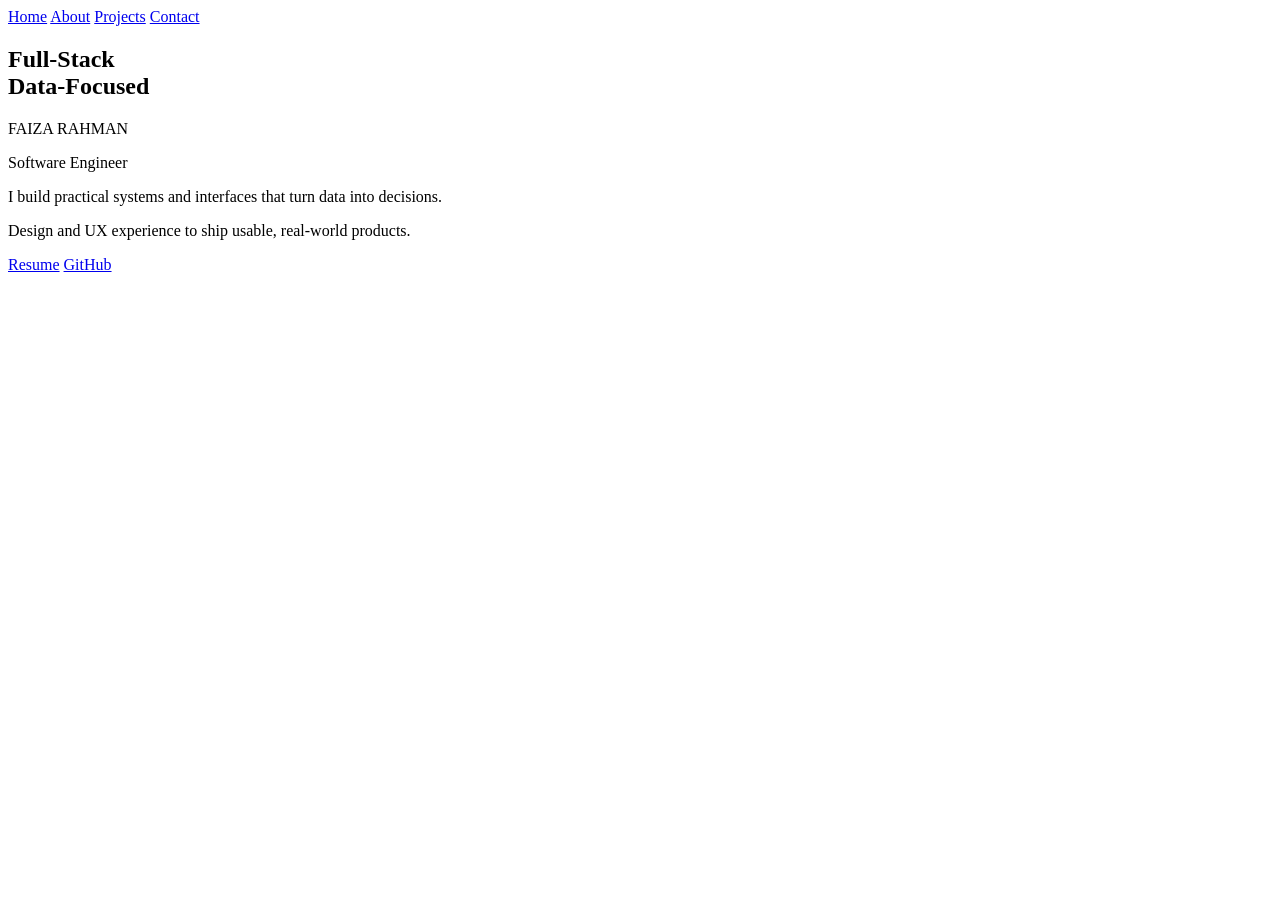
==== home.html @ 919a063d "made basic homepage template" ====
<!DOCTYPE html>
<html lang="en">

<head>
    <meta charset="UTF-8">
    <meta name="viewport" content="width=device-width, initial-scale=1.0">
    <title>Home</title>
    <link rel="stylesheet" href="style.css">

</head>

<body>
    <header>
        <nav>
            <a href="#home">Home</a>
            <a href="#about">About</a>
            <a href="#projects">Projects</a>
            <a href="#contact">Contact</a>
        </nav>
    </header>

    <main>
        <section class="hero">


            <div class="hero-content">
                <h1>Full-Stack <br> Data-Focused<br></h1>

                <p class="name">FAIZA RAHMAN</p>
                <p class="subtitle1">Software Engineer</p>

                <p class="subtitle2">
                    I build practical systems and interfaces that turn data into decisions.
                </p>
                <p class="subtitle2">
                    Design and UX experience to ship usable, real-world products.
                </p>
                <div class="cta">
                    <a href="/resume.pdf">Resume</a>
                    <a href="https://github.com/frahma1">GitHub</a>
                </div>
            </div>
        </section>

    </main>

</body>

</html>
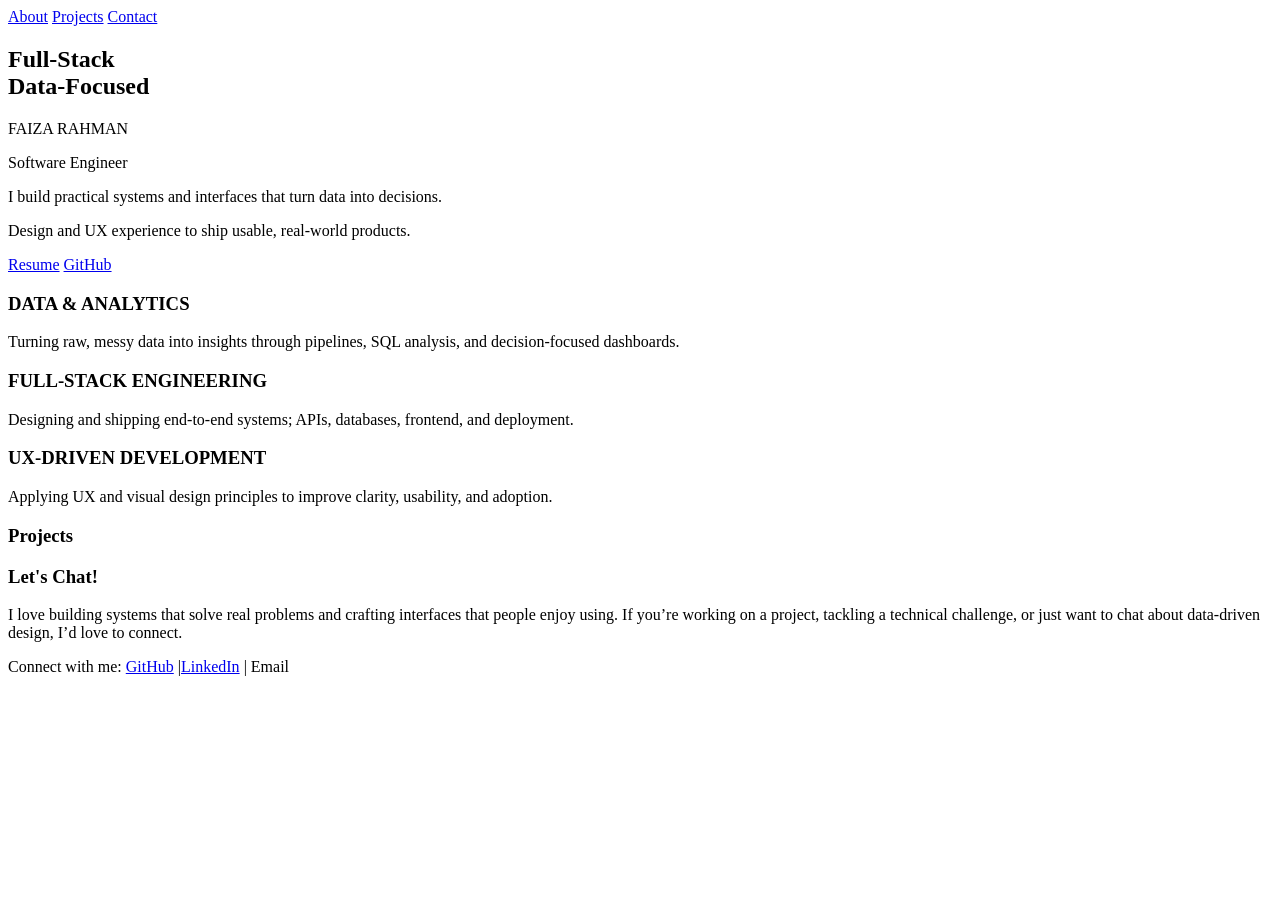
==== commit 215d8538: "added projects section and about section" ====
--- a/home.html
+++ b/home.html
@@ -12,7 +12,6 @@
 <body>
     <header>
         <nav>
-            <a href="#home">Home</a>
             <a href="#about">About</a>
             <a href="#projects">Projects</a>
             <a href="#contact">Contact</a>
@@ -20,7 +19,7 @@
     </header>
 
     <main>
-        <section class="hero">
+        <section class="hero" >
 
 
             <div class="hero-content">
@@ -36,10 +35,44 @@
                     Design and UX experience to ship usable, real-world products.
                 </p>
                 <div class="cta">
-                    <a href="/resume.pdf">Resume</a>
-                    <a href="https://github.com/frahma1">GitHub</a>
+                    <a href="resume.pdf" target="_blank">Resume</a>
+                    <a href="https://github.com/frahma1" target="_blank">GitHub</a>
                 </div>
             </div>
+        </section>
+        <section class="about" id="about">
+
+            <div>
+                <h3>DATA & ANALYTICS</h3>
+                <p>
+                    Turning raw, messy data into insights
+                    through pipelines, SQL analysis,
+                    and decision-focused dashboards.</p>
+            </div>
+            <h3>FULL-STACK ENGINEERING</h3>
+            <p>
+                Designing and shipping end-to-end systems;
+                APIs, databases, frontend,
+                and deployment.</p>
+            </div>
+            <h3>UX-DRIVEN DEVELOPMENT
+            </h3>
+            <p>
+                Applying UX and visual design principles
+                to improve clarity, usability,
+                and adoption.</p>
+            </div>
+
+        </section>
+        <section id="projects">
+            <h3>Projects</h3>
+        </section>
+        <section id="contact">
+            <h3>Let's Chat!</h3>
+            <p>I love building systems that solve real problems and crafting interfaces that people enjoy using. If you’re working on a project, tackling a technical challenge, or just want to chat about data-driven design, I’d love to connect.</p>
+        <p>Connect with me:
+<a href="https://github.com/frahma1" target="_blank">GitHub</a> |<a href="https://www.linkedin.com/in/faiza-rahman/" target="_blank">LinkedIn</a>  | Email</p>
+<!-- C!!!copry email function -->
         </section>
 
     </main>
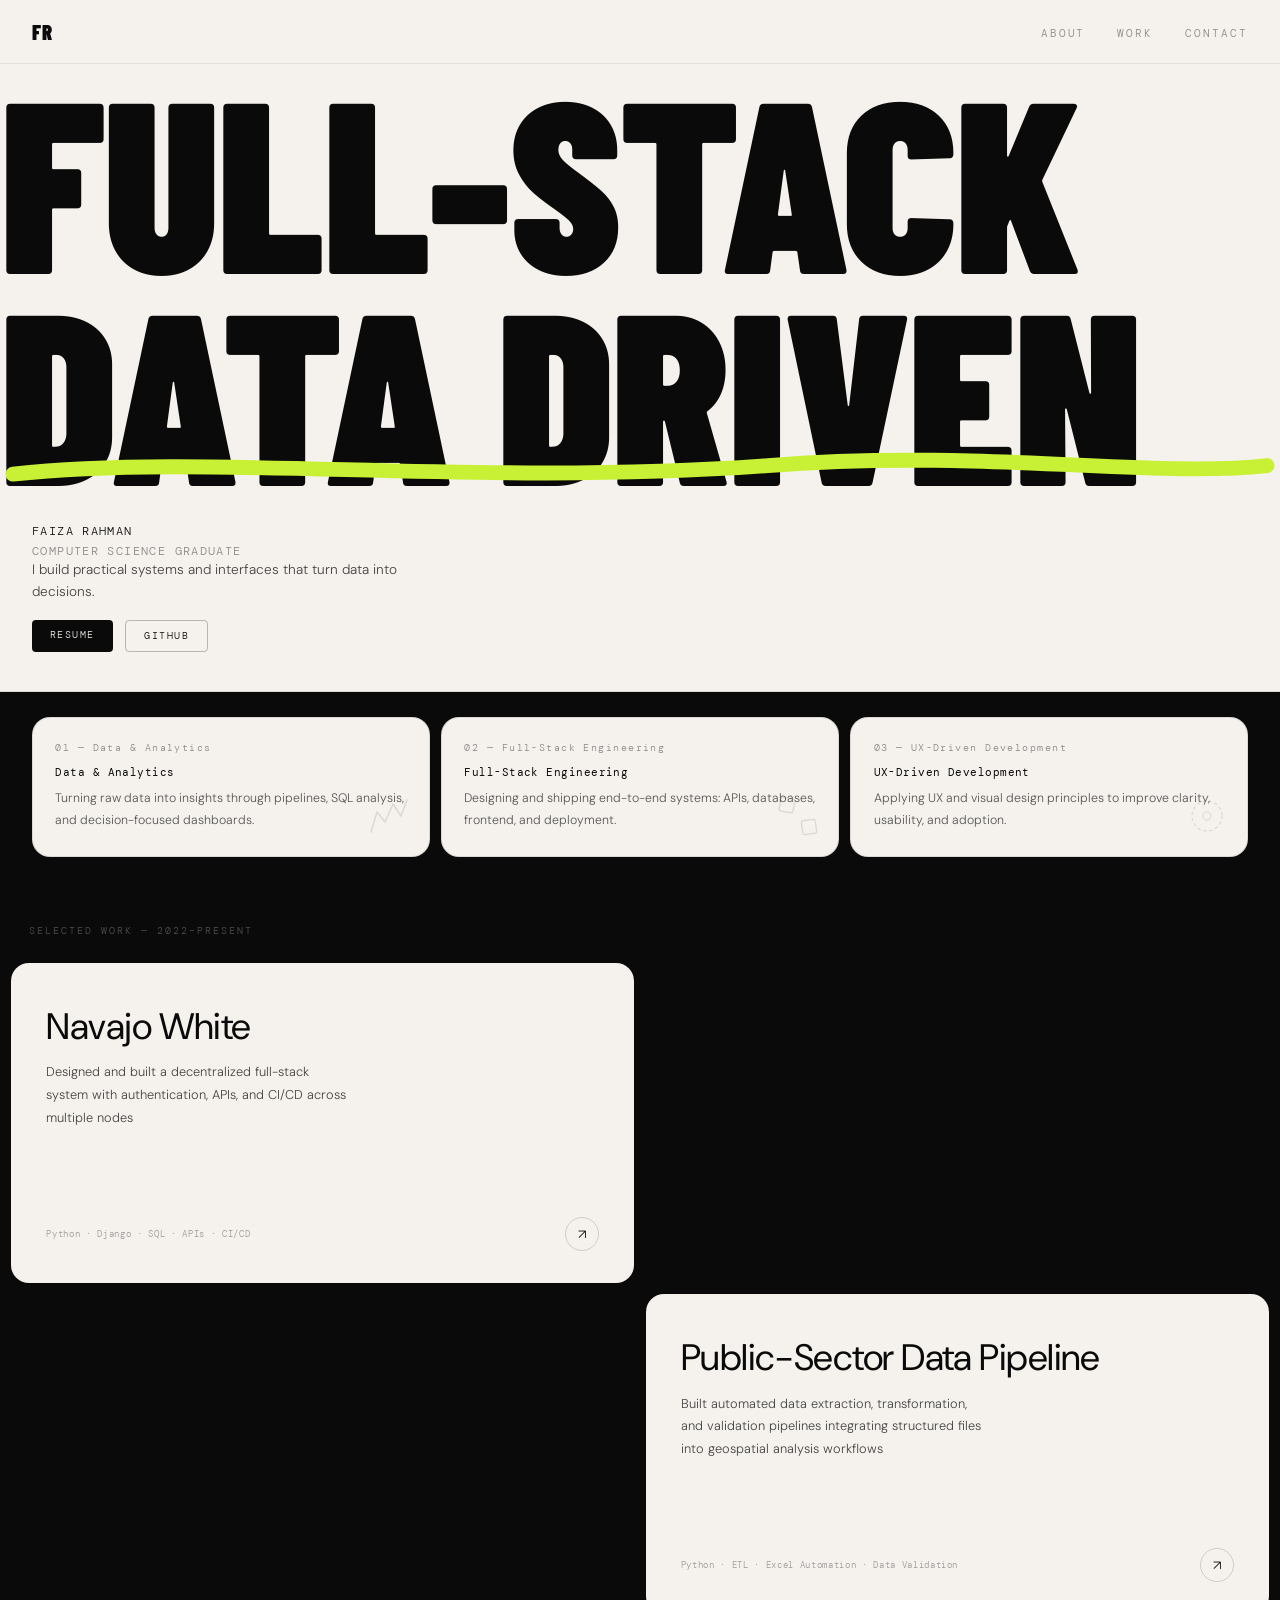
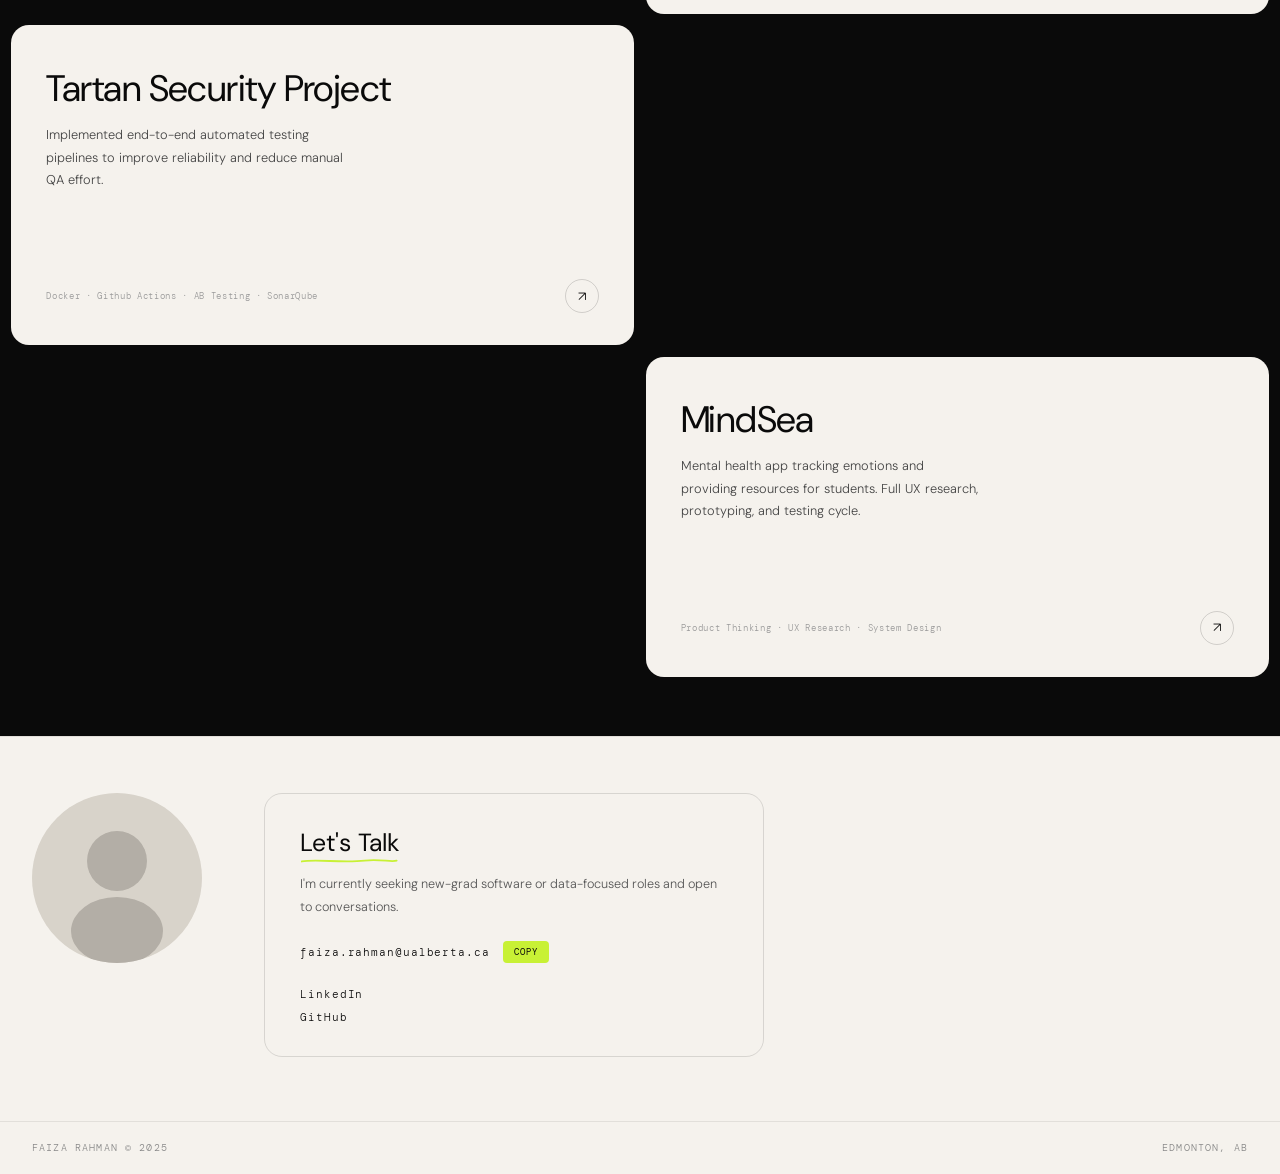
==== commit ebe29f0e: "Updated css and html" ====
--- a/home.html
+++ b/home.html
@@ -1,81 +1,221 @@
 <!DOCTYPE html>
 <html lang="en">
-
+<!-- TODO
+ - fix hero font
+ - make fonts mor proportional
+ - figure out if skills section should be a filter or non interactive
+ - make selcted works more legeible 
+ - increase legiblity overal
+ - fix links
+ - clean up css
+ - fix SVGs  -->
 <head>
     <meta charset="UTF-8">
     <meta name="viewport" content="width=device-width, initial-scale=1.0">
-    <title>Home</title>
+    <title>Faiza Rahman</title>
+    <link rel="preconnect" href="https://fonts.googleapis.com">
+    <link rel="preconnect" href="https://fonts.gstatic.com" crossorigin>
+    <link
+        href="https://fonts.googleapis.com/css2?family=Barlow+Condensed:wght@800;900&family=DM+Sans:ital,wght@0,300;0,400;0,500;1,300&family=DM+Mono:wght@300;400&display=swap"
+        rel="stylesheet">
     <link rel="stylesheet" href="style.css">
 
+
 </head>
 
 <body>
-    <header>
-        <nav>
-            <a href="#about">About</a>
-            <a href="#projects">Projects</a>
-            <a href="#contact">Contact</a>
-        </nav>
-    </header>
-
-    <main>
-        <section class="hero" >
-
-
-            <div class="hero-content">
-                <h1>Full-Stack <br> Data-Focused<br></h1>
-
-                <p class="name">FAIZA RAHMAN</p>
-                <p class="subtitle1">Software Engineer</p>
-
-                <p class="subtitle2">
-                    I build practical systems and interfaces that turn data into decisions.
-                </p>
-                <p class="subtitle2">
-                    Design and UX experience to ship usable, real-world products.
-                </p>
-                <div class="cta">
-                    <a href="resume.pdf" target="_blank">Resume</a>
-                    <a href="https://github.com/frahma1" target="_blank">GitHub</a>
+
+    <nav>
+        <a class="nav-logo" href="#">FR</a>
+        <ul class="nav-links">
+            <li><a href="#top">About</a></li>
+            <li><a href="#projects">Work</a></li>
+            <li><a href="#contact">Contact</a></li>
+        </ul>
+    </nav>
+
+    <!-- HERO -->
+    <section class="hero" id="top">
+        <div class="hero-type" aria-label="Full Stack Data Driven">
+            <div class="word"><span>Full-Stack</span></div>
+            <div class="word"><span>
+                    <span class="underlined">Data Driven
+                        <svg viewBox="0 0 300 12" fill="none" aria-hidden="true">
+                            <path d="M3 8 C50 3, 110 11, 180 6 C230 2, 270 9, 297 6" stroke="#C8F135" stroke-width="3.5"
+                                stroke-linecap="round" stroke-dasharray="320" stroke-dashoffset="320">
+                                <animate attributeName="stroke-dashoffset" from="320" to="0" dur="0.9s" begin="0.55s"
+                                    fill="freeze" />
+                            </path>
+                        </svg>
+                    </span>
+                </span></div>
+        </div>
+
+        <div class="hero-meta">
+            <div>
+                <div class="hero-meta-name">Faiza Rahman</div>
+                <div class="hero-meta-title">Computer Science Graduate</div>
+                <p class="hero-meta-desc">I build practical systems and interfaces that turn data into decisions.</p>
+
+                <div class="hero-cta">
+                    <a href="resume.pdf" target="/resume.pdf" class="btn-sm btn-dark">Resume</a>
+                    <a href="https://github.com/frahma1" target="_blank" class="btn-sm btn-outline">GitHub</a>
                 </div>
             </div>
-        </section>
-        <section class="about" id="about">
-
-            <div>
-                <h3>DATA & ANALYTICS</h3>
-                <p>
-                    Turning raw, messy data into insights
-                    through pipelines, SQL analysis,
-                    and decision-focused dashboards.</p>
+        </div>
+    </section>
+
+    <!-- DISCIPLINES -->
+    <section class="disciplines" id="about">
+        <div class="disc-card reveal">
+            <div class="disc-num">01 — Data &amp; Analytics</div>
+            <h3>Data &amp; Analytics</h3>
+            <p>Turning raw data into insights through pipelines, SQL analysis, and decision-focused dashboards.</p>
+            <svg class="disc-doodle" width="48" height="48" viewBox="0 0 48 48" fill="none" aria-hidden="true">
+                <path d="M6 40 L12 20 L20 30 L28 12 L36 24 L42 8" stroke="black" stroke-width="1.5"
+                    stroke-linecap="round" stroke-linejoin="round" />
+            </svg>
+        </div>
+        <div class="disc-card reveal d1">
+            <div class="disc-num">02 — Full-Stack Engineering</div>
+            <h3>Full-Stack Engineering</h3>
+            <p>Designing and shipping end-to-end systems: APIs, databases, frontend, and deployment.</p>
+            <svg class="disc-doodle" width="48" height="48" viewBox="0 0 48 48" fill="none" aria-hidden="true">
+                <rect x="6" y="6" width="14" height="14" stroke="black" stroke-width="1.3" fill="none" rx="2"
+                    transform="rotate(10 13 13)" />
+                <rect x="28" y="28" width="14" height="14" stroke="black" stroke-width="1.3" fill="none" rx="2"
+                    transform="rotate(-8 35 35)" />
+            </svg>
+        </div>
+        <div class="disc-card reveal d2">
+            <div class="disc-num">03 — UX-Driven Development</div>
+            <h3>UX-Driven Development</h3>
+            <p>Applying UX and visual design principles to improve clarity, usability, and adoption.</p>
+            <svg class="disc-doodle" width="48" height="48" viewBox="0 0 48 48" fill="none" aria-hidden="true">
+                <circle cx="24" cy="24" r="15" stroke="black" stroke-width="1.3" fill="none" stroke-dasharray="3 3" />
+                <circle cx="24" cy="24" r="4" stroke="black" stroke-width="1.1" fill="none" />
+            </svg>
+        </div>
+    </section>
+
+    <!-- PROJECTS -->
+    <section class="projects-section" id="projects">
+        <div class="projects-label">Selected Work — 2022–Present</div>
+
+        <div class="project-row">
+            <a class="project-card reveal" href="#" target="_blank">
+                <div>
+                    <h2>Navajo White</h2>
+                    <p>Designed and built a decentralized full-stack system with authentication, APIs, and CI/CD across
+                        multiple nodes</p>
+                </div>
+                <div class="project-card-bottom">
+                    <span class="project-tags-line">Python · Django · SQL · APIs · CI/CD</span>
+                    <div class="project-arrow">↗</div>
+                </div>
+            </a>
+            <div class="project-spacer"></div>
+        </div>
+
+        <div class="project-row">
+            <div class="project-spacer"></div>
+            <a class="project-card right reveal" href="#" target="_blank">
+                <div>
+                    <h2>Public-Sector Data Pipeline</h2>
+                    <p>Built automated data extraction, transformation, and validation pipelines integrating structured
+                        files into geospatial analysis workflows</p>
+                </div>
+                <div class="project-card-bottom">
+                    <span class="project-tags-line">Python · ETL · Excel Automation · Data Validation</span>
+                    <div class="project-arrow">↗</div>
+                </div>
+            </a>
+        </div>
+
+        <div class="project-row">
+            <a class="project-card reveal" href="#" target="_blank">
+                <div>
+                    <h2>Tartan Security Project</h2>
+                    <p>Implemented end-to-end automated testing pipelines to improve reliability and reduce manual QA
+                        effort.</p>
+                </div>
+                <div class="project-card-bottom">
+                    <span class="project-tags-line">Docker · Github Actions · AB Testing · SonarQube</span>
+                    <div class="project-arrow">↗</div>
+                </div>
+            </a>
+            <div class="project-spacer"></div>
+        </div>
+
+        <div class="project-row">
+            <div class="project-spacer"></div>
+            <a class="project-card right reveal" href="https://www.faiza-rahman.com/projects/mindsea" target="_blank">
+                <div>
+                    <h2>MindSea</h2>
+                    <p>Mental health app tracking emotions and providing resources for students. Full UX research,
+                        prototyping, and testing cycle.</p>
+                </div>
+                <div class="project-card-bottom">
+                    <span class="project-tags-line">Product Thinking · UX Research · System Design</span>
+                    <div class="project-arrow">↗</div>
+                </div>
+            </a>
+        </div>
+    </section>
+
+    <!-- CONTACT -->
+    <section class="contact" id="contact">
+        <!-- Replace SVG below with <img src="your-photo.jpg"> -->
+        <div class="contact-photo" aria-label="Profile photo placeholder">
+            <svg viewBox="0 0 170 170" fill="none" xmlns="http://www.w3.org/2000/svg">
+                <rect width="170" height="170" fill="#d8d3ca" />
+                <circle cx="85" cy="68" r="30" fill="#b3aea6" />
+                <ellipse cx="85" cy="138" rx="46" ry="34" fill="#b3aea6" />
+            </svg>
+        </div>
+
+        <div class="contact-card reveal">
+            <h3>
+                Let's Talk
+                <svg viewBox="0 0 110 8" fill="none" aria-hidden="true">
+                    <path d="M2 5 C18 2, 48 7, 72 4 C90 2, 102 6, 108 4" stroke="#C8F135" stroke-width="2"
+                        stroke-linecap="round" />
+                </svg>
+            </h3>
+            <p>I'm currently seeking new-grad software or data-focused roles and open to conversations.</p>
+            <div class="contact-links-list">
+                <div>
+                    <div class="email-row">
+                        <a class="contact-link" href="mailto:faiza.rahman@ualberta.ca">faiza.rahman@ualberta.ca</a>
+                        <button class="copy-btn" onclick="copyEmail()">Copy</button>
+                    </div>
+                    <div class="copy-feedback" id="copyFeedback">Copied ✓</div>
+                </div>
+                <a class="contact-link" href="https://www.linkedin.com/in/faiza-rahman/" target="_blank">LinkedIn</a>
+                <a class="contact-link" href="https://github.com/frahma1" target="_blank">GitHub</a>
             </div>
-            <h3>FULL-STACK ENGINEERING</h3>
-            <p>
-                Designing and shipping end-to-end systems;
-                APIs, databases, frontend,
-                and deployment.</p>
-            </div>
-            <h3>UX-DRIVEN DEVELOPMENT
-            </h3>
-            <p>
-                Applying UX and visual design principles
-                to improve clarity, usability,
-                and adoption.</p>
-            </div>
-
-        </section>
-        <section id="projects">
-            <h3>Projects</h3>
-        </section>
-        <section id="contact">
-            <h3>Let's Chat!</h3>
-            <p>I love building systems that solve real problems and crafting interfaces that people enjoy using. If you’re working on a project, tackling a technical challenge, or just want to chat about data-driven design, I’d love to connect.</p>
-        <p>Connect with me:
-<a href="https://github.com/frahma1" target="_blank">GitHub</a> |<a href="https://www.linkedin.com/in/faiza-rahman/" target="_blank">LinkedIn</a>  | Email</p>
-<!-- C!!!copry email function -->
-        </section>
-
-    </main>
+        </div>
+    </section>
+
+    <footer>
+        <span>Faiza Rahman © 2025</span>
+        <span>Edmonton, AB</span>
+    </footer>
+
+    <script>
+        const obs = new IntersectionObserver(entries => {
+            entries.forEach(e => { if (e.isIntersecting) e.target.classList.add('visible'); });
+        }, { threshold: 0.07 });
+        document.querySelectorAll('.reveal').forEach(el => obs.observe(el));
+
+        function copyEmail() {
+            navigator.clipboard.writeText('faiza.rahman@ualberta.ca').then(() => {
+                const fb = document.getElementById('copyFeedback');
+                fb.classList.add('show');
+                setTimeout(() => fb.classList.remove('show'), 2000);
+            });
+        }
+    </script>
 
 </body>
 
--- a/style.css
+++ b/style.css
@@ -0,0 +1,390 @@
+
+    *, *::before, *::after { box-sizing: border-box; margin: 0; padding: 0; }
+
+    :root {
+      --black: #0a0a0a;
+      --white: #f5f2ed;
+      --accent: #C8F135;
+      --mid: #888;
+      --card-radius: 18px;
+    }
+
+    html { scroll-behavior: smooth; }
+
+    body {
+      background: var(--white);
+      color: var(--black);
+      font-family: 'DM Sans', sans-serif;
+      font-weight: 300;
+      overflow-x: hidden;
+    }
+
+    /* NAV */
+    nav {
+      position: fixed;
+      top: 0; left: 0; right: 0;
+      z-index: 100;
+      display: flex;
+      justify-content: space-between;
+      align-items: center;
+      padding: 1.2rem 2rem;
+      background: var(--white);
+      border-bottom: 1px solid rgba(0,0,0,0.08);
+    }
+    .nav-logo {
+      font-family: 'Barlow Condensed', sans-serif;
+      font-weight: 900;
+      font-size: 1.3rem;
+      letter-spacing: 0.06em;
+      color: var(--black);
+      text-decoration: none;
+    }
+    .nav-links { display: flex; gap: 2rem; list-style: none; }
+    .nav-links a {
+      font-family: 'DM Mono', monospace;
+      font-size: 0.68rem;
+      letter-spacing: 0.18em;
+      text-transform: uppercase;
+      color: var(--black);
+      text-decoration: none;
+      opacity: 0.45;
+      transition: opacity 0.2s;
+    }
+    .nav-links a:hover { opacity: 1; }
+
+    /* HERO */
+    .hero { padding-top: 4.5rem; background: var(--white); }
+
+    .hero-type {
+      font-family: 'Barlow Condensed', sans-serif;
+      font-weight: 900;
+      font-size: clamp(4.5rem, 19vw, 17rem);
+      line-height: 0.87;
+      letter-spacing: -0.01em;
+      text-transform: uppercase;
+      color: var(--black);
+      overflow: hidden;
+    }
+
+    .hero-type .word { display: block; overflow: hidden; }
+    .hero-type .word span {
+      display: block;
+      transform: translateY(110%);
+      animation: slideUp 0.75s cubic-bezier(0.16, 1, 0.3, 1) forwards;
+    }
+    .hero-type .word:nth-child(1) span { animation-delay: 0.05s; }
+    .hero-type .word:nth-child(2) span { animation-delay: 0.18s; }
+    .hero-type .word:nth-child(3) span { animation-delay: 0.31s; }
+    .hero-type .word:nth-child(4) span { animation-delay: 0.44s; }
+
+    @keyframes slideUp { to { transform: translateY(0); } }
+
+    .hero-type .underlined {
+      position: relative;
+      display: inline-block;
+    }
+    .hero-type .underlined svg {
+      position: absolute;
+      bottom: 4px;
+      left: 0;
+      width: 100%;
+      pointer-events: none;
+    }
+
+    .hero-meta {
+      padding: 1.8rem 2rem 2.4rem;
+      display: flex;
+      gap: 2.5rem;
+      align-items: flex-start;
+      border-bottom: 1px solid rgba(0,0,0,0.1);
+      flex-wrap: wrap;
+    }
+    .hero-meta-name {
+      font-family: 'DM Mono', monospace;
+      font-size: 0.72rem;
+      letter-spacing: 0.12em;
+      text-transform: uppercase;
+      opacity: 0;
+      animation: fadeIn 0.5s ease forwards 0.85s;
+    }
+    .hero-meta-title {
+      font-family: 'DM Mono', monospace;
+      font-size: 0.72rem;
+      letter-spacing: 0.12em;
+      text-transform: uppercase;
+      color: var(--mid);
+      margin-top: 0.3rem;
+      opacity: 0;
+      animation: fadeIn 0.5s ease forwards 0.95s;
+    }
+    .hero-meta-desc {
+      font-size: 0.85rem;
+      line-height: 1.65;
+      color: #444;
+      max-width: 380px;
+      margin-left: auto;
+      opacity: 0;
+      animation: fadeIn 0.5s ease forwards 1.05s;
+    }
+    .hero-cta {
+      display: flex;
+      gap: 0.8rem;
+      margin-top: 1rem;
+      opacity: 0;
+      animation: fadeIn 0.5s ease forwards 1.15s;
+    }
+    .btn-sm {
+      font-family: 'DM Mono', monospace;
+      font-size: 0.65rem;
+      letter-spacing: 0.15em;
+      text-transform: uppercase;
+      text-decoration: none;
+      padding: 0.55rem 1.1rem;
+      border-radius: 4px;
+      transition: all 0.2s;
+    }
+    .btn-dark { background: var(--black); color: var(--white); }
+    .btn-dark:hover { background: #333; }
+    .btn-outline { border: 1px solid rgba(0,0,0,0.25); color: var(--black); }
+    .btn-outline:hover { border-color: var(--black); }
+
+    @keyframes fadeIn { to { opacity: 1; } }
+
+    /* DISCIPLINES */
+    .disciplines {
+      display: grid;
+      grid-template-columns: repeat(3, 1fr);
+      gap: 0.7rem;
+      padding: 1.6rem 2rem 2rem;
+      background: var(--black)
+    }
+    .disc-card {
+      border: 1px solid rgba(0,0,0,0.11);
+      border-radius: var(--card-radius);
+      padding: 1.4rem 1.4rem 1.6rem;
+      transition: border-color 0.25s, background 0.25s;
+      position: relative;
+      overflow: hidden;
+      background: var(--white);
+    }
+    .disc-card:hover { border-color: rgba(0,0,0,0.3); background: #ede9e1; }
+    .disc-num {
+      font-family: 'DM Mono', monospace;
+      font-size: 0.6rem;
+      letter-spacing: 0.15em;
+      color: var(--mid);
+      margin-bottom: 0.7rem;
+    }
+    .disc-card h3 {
+      font-family: 'DM Mono', monospace;
+      font-size: 0.7rem;
+      font-weight: 400;
+      letter-spacing: 0.04em;
+      margin-bottom: 0.6rem;
+    }
+    .disc-card p { font-size: 0.77rem; line-height: 1.72; color: #555; }
+    .disc-doodle { position: absolute; bottom: 1rem; right: 1rem; opacity: 0.1; }
+
+    /* PROJECTS */
+    .projects-section { background: var(--black); padding: 2.2rem 0 3rem; }
+    .projects-label {
+      font-family: 'DM Mono', monospace;
+      font-size: 0.63rem;
+      letter-spacing: 0.2em;
+      text-transform: uppercase;
+      color: rgba(255,255,255,0.28);
+      padding: 0 1.8rem 1.6rem;
+    }
+
+    .project-row {
+      display: grid;
+      grid-template-columns: 1fr 1fr;
+      min-height: 320px;
+      margin-bottom: 0.7rem;
+      gap: 0.7rem;
+      padding: 0 0.7rem;
+    }
+
+    .project-card {
+      background: var(--white);
+      border-radius: var(--card-radius);
+      padding: 2.6rem 2.2rem 2rem;
+      display: flex;
+      flex-direction: column;
+      justify-content: space-between;
+      text-decoration: none;
+      color: var(--black);
+      transition: transform 0.28s ease, background 0.2s ease;
+      position: relative;
+    }
+    .project-card:hover { transform: scale(0.982); background: #ede9e1; }
+    .project-card.right { grid-column: 2; }
+
+    .project-card h2 {
+      font-family: 'DM Sans', sans-serif;
+      font-weight: 400;
+      font-size: clamp(1.5rem, 3.2vw, 2.3rem);
+      line-height: 1.15;
+      margin-bottom: 0.9rem;
+      letter-spacing: -0.015em;
+    }
+    .project-card p {
+      font-size: 0.8rem;
+      line-height: 1.78;
+      color: #444;
+      max-width: 300px;
+    }
+    .project-card-bottom {
+      margin-top: 2rem;
+      display: flex;
+      justify-content: space-between;
+      align-items: center;
+    }
+    .project-tags-line {
+      font-family: 'DM Mono', monospace;
+      font-size: 0.59rem;
+      letter-spacing: 0.07em;
+      color: #999;
+    }
+    .project-arrow {
+      width: 34px; height: 34px;
+      border-radius: 50%;
+      border: 1px solid rgba(0,0,0,0.15);
+      display: flex;
+      align-items: center;
+      justify-content: center;
+      font-size: 0.85rem;
+      flex-shrink: 0;
+      transition: background 0.2s, border-color 0.2s;
+    }
+    .project-card:hover .project-arrow { background: var(--accent); border-color: var(--accent); }
+    .project-spacer { border-radius: var(--card-radius); }
+
+    /* CONTACT */
+    .contact {
+      background: var(--white);
+      padding: 3.5rem 2rem 4rem;
+      display: grid;
+      grid-template-columns: 200px 1fr;
+      gap: 2rem;
+      align-items: start;
+      border-top: 1px solid rgba(0,0,0,0.08);
+    }
+    .contact-photo {
+      width: 170px; height: 170px;
+      border-radius: 50%;
+      overflow: hidden;
+    }
+    .contact-photo svg { width: 100%; height: 100%; }
+
+    .contact-card {
+      border: 1px solid rgba(0,0,0,0.12);
+      border-radius: var(--card-radius);
+      padding: 2rem 2.2rem;
+      max-width: 500px;
+    }
+    .contact-card h3 {
+      font-family: 'DM Sans', sans-serif;
+      font-weight: 400;
+      font-size: 1.55rem;
+      letter-spacing: -0.01em;
+      margin-bottom: 0.9rem;
+      position: relative;
+      display: inline-block;
+    }
+    .contact-card h3 svg {
+      position: absolute;
+      bottom: -5px;
+      left: 0;
+      width: 100%;
+    }
+    .contact-card > p {
+      font-size: 0.79rem;
+      line-height: 1.8;
+      color: #555;
+      margin-bottom: 1.4rem;
+    }
+    .contact-links-list { display: flex; flex-direction: column; gap: 0.55rem; }
+    .contact-link {
+      font-family: 'DM Mono', monospace;
+      font-size: 0.7rem;
+      letter-spacing: 0.08em;
+      color: var(--black);
+      text-decoration: none;
+      width: fit-content;
+      position: relative;
+    }
+    .contact-link::after {
+      content: '';
+      position: absolute;
+      bottom: -1px; left: 0;
+      width: 0; height: 1px;
+      background: var(--accent);
+      transition: width 0.25s ease;
+    }
+    .contact-link:hover::after { width: 100%; }
+
+    .email-row { display: flex; align-items: center; gap: 0.8rem; }
+    .copy-btn {
+      font-family: 'DM Mono', monospace;
+      font-size: 0.58rem;
+      letter-spacing: 0.12em;
+      text-transform: uppercase;
+      background: var(--accent);
+      color: var(--black);
+      border: none;
+      padding: 0.3rem 0.7rem;
+      border-radius: 4px;
+      cursor: pointer;
+      transition: background 0.2s;
+    }
+    .copy-btn:hover { background: #b0d820; }
+    .copy-feedback {
+      font-family: 'DM Mono', monospace;
+      font-size: 0.58rem;
+      color: var(--mid);
+      opacity: 0;
+      transition: opacity 0.3s;
+      margin-top: 0.25rem;
+    }
+    .copy-feedback.show { opacity: 1; }
+
+    /* FOOTER */
+    footer {
+      border-top: 1px solid rgba(0,0,0,0.08);
+      padding: 1.2rem 2rem;
+      display: flex;
+      justify-content: space-between;
+    }
+    footer span {
+      font-family: 'DM Mono', monospace;
+      font-size: 0.6rem;
+      letter-spacing: 0.12em;
+      text-transform: uppercase;
+      color: var(--mid);
+    }
+
+    /* SCROLL REVEAL */
+    .reveal {
+      opacity: 0;
+      transform: translateY(18px);
+      transition: opacity 0.6s ease, transform 0.6s ease;
+    }
+    .reveal.visible { opacity: 1; transform: none; }
+    .d1 { transition-delay: 0.07s; }
+    .d2 { transition-delay: 0.16s; }
+
+    /* MOBILE */
+    @media (max-width: 680px) {
+      .hero-type { font-size: clamp(3.6rem, 23vw, 8rem); }
+      .hero-meta { flex-direction: column; gap: 1rem; }
+      .hero-meta-desc { margin-left: 0; }
+      .disciplines { grid-template-columns: 1fr; }
+      .project-row { grid-template-columns: 1fr; min-height: auto; }
+      .project-card.right { grid-column: 1; }
+      .project-spacer { display: none; }
+      .contact { grid-template-columns: 1fr; }
+      .contact-photo { margin: 0 auto; }
+      nav { padding: 1rem 1.4rem; }
+      .nav-links { gap: 1.2rem; }
+    }
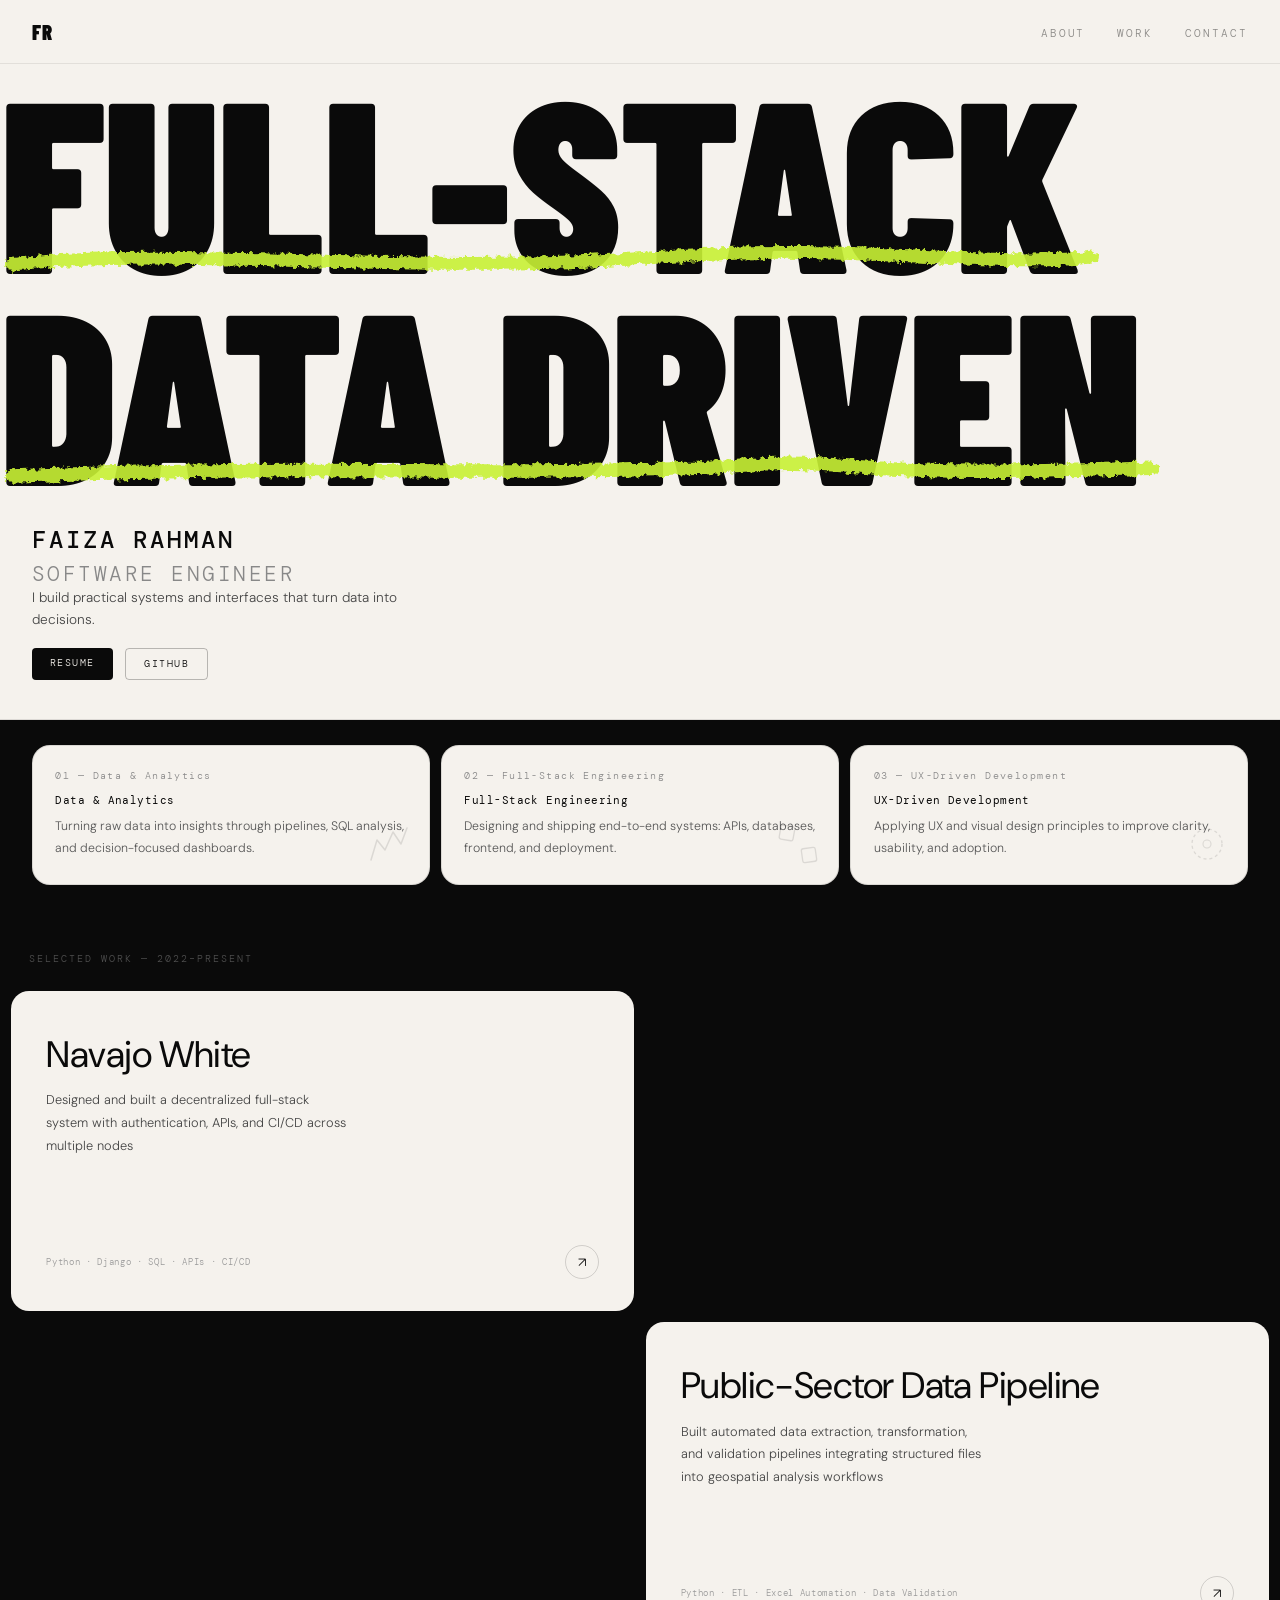
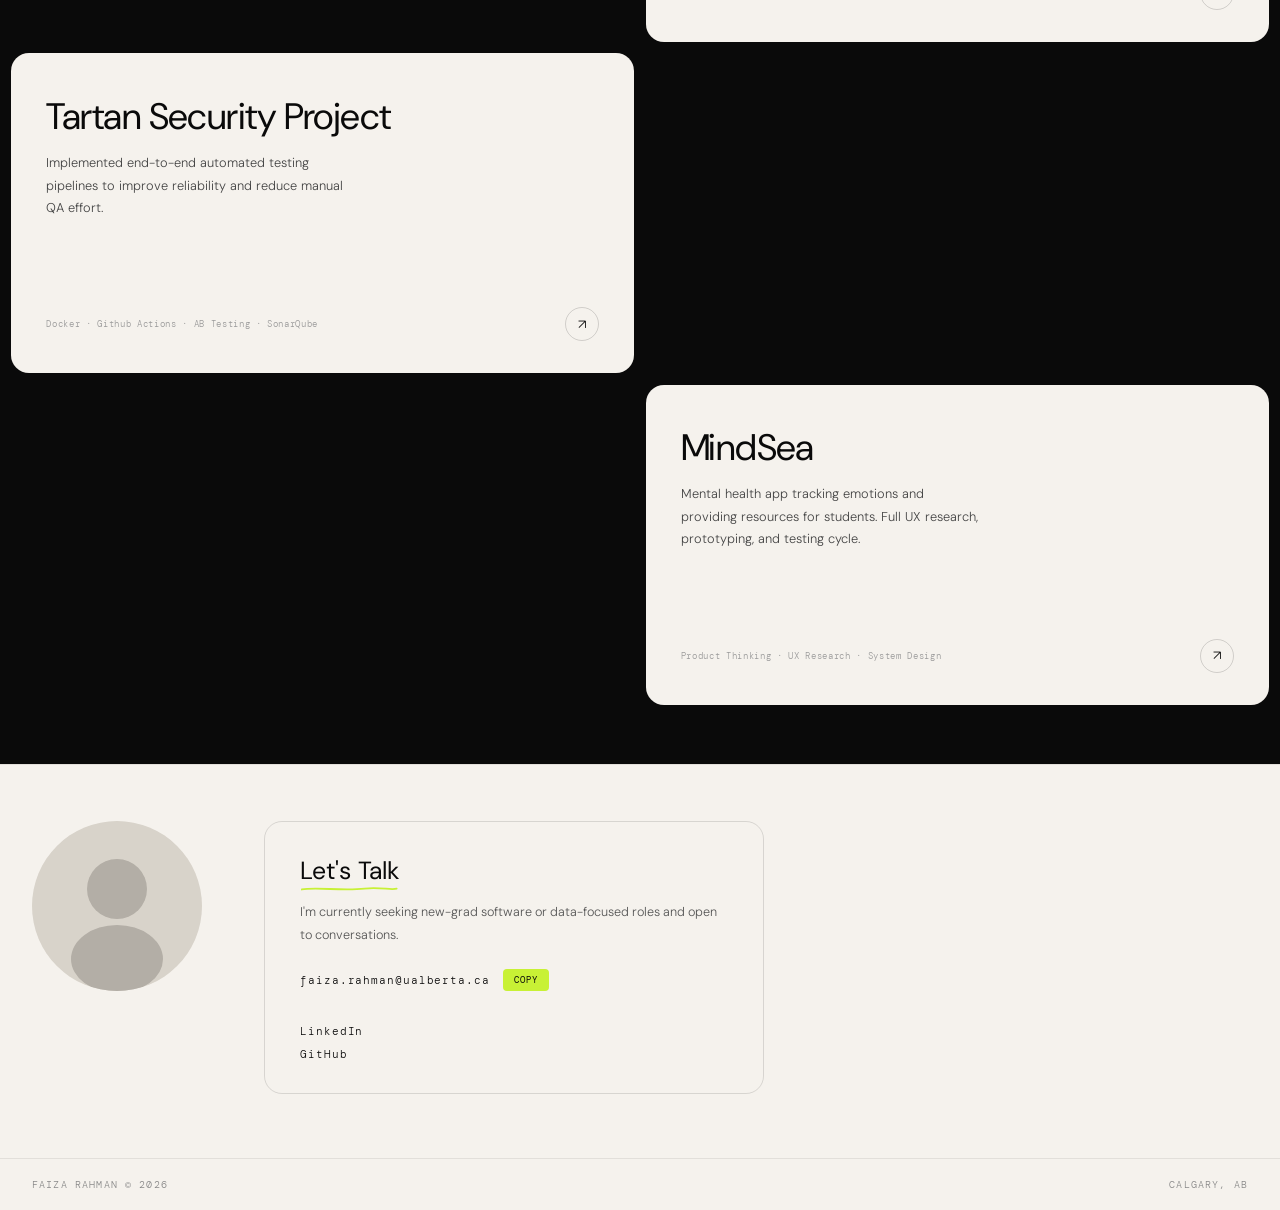
==== commit 67a4a1e8: "tweaked html and css for better visuals" ====
--- a/home.html
+++ b/home.html
@@ -1,5 +1,7 @@
 <!DOCTYPE html>
 <html lang="en">
+
+
 <!-- TODO
  - fix hero font
  - make fonts mor proportional
@@ -9,6 +11,8 @@
  - fix links
  - clean up css
  - fix SVGs  -->
+
+
 <head>
     <meta charset="UTF-8">
     <meta name="viewport" content="width=device-width, initial-scale=1.0">
@@ -25,6 +29,8 @@
 
 <body>
 
+
+
     <nav>
         <a class="nav-logo" href="#">FR</a>
         <ul class="nav-links">
@@ -37,12 +43,36 @@
     <!-- HERO -->
     <section class="hero" id="top">
         <div class="hero-type" aria-label="Full Stack Data Driven">
-            <div class="word"><span>Full-Stack</span></div>
+            <div class="word"><span class="underlined">Full-Stack
+                    <svg viewBox="0 0 300 12" fill="none" aria-hidden="true">
+                        <defs>
+                            <filter id="grease" x="-2%" y="-80%" width="104%" height="260%">
+                                <feTurbulence type="fractalNoise" baseFrequency="0.65" numOctaves="4" seed="8"
+                                    result="noise" />
+                                <feDisplacementMap in="SourceGraphic" in2="noise" scale="2.2" xChannelSelector="R"
+                                    yChannelSelector="G" />
+                            </filter>
+                        </defs>
+                        <path d="M3 8 C50 3, 110 11, 180 6 C230 2, 270 9, 297 6" stroke="#C8F135" stroke-width="3.5"
+                            stroke-linecap="round" stroke-dasharray="320" stroke-dashoffset="320" filter="url(#grease)">
+                            <animate attributeName="stroke-dashoffset" from="320" to="0" dur="0.9s" begin="0.55s"
+                                fill="freeze" />
+                        </path>
+                    </svg>
+                </span></div>
             <div class="word"><span>
                     <span class="underlined">Data Driven
                         <svg viewBox="0 0 300 12" fill="none" aria-hidden="true">
-                            <path d="M3 8 C50 3, 110 11, 180 6 C230 2, 270 9, 297 6" stroke="#C8F135" stroke-width="3.5"
-                                stroke-linecap="round" stroke-dasharray="320" stroke-dashoffset="320">
+                            <defs>
+                            <filter id="grease" x="-2%" y="-80%" width="104%" height="260%">
+                                <feTurbulence type="fractalNoise" baseFrequency="0.65" numOctaves="4" seed="8"
+                                    result="noise" />
+                                <feDisplacementMap in="SourceGraphic" in2="noise" scale="2.2" xChannelSelector="R"
+                                    yChannelSelector="G" />
+                            </filter>
+                        </defs>
+                            <path d="M3 8 C80 5, 120 8, 180 6 C230 2, 200 9, 297 6" stroke="#C8F135" stroke-width="3.5"
+                                stroke-linecap="round" stroke-dasharray="320" stroke-dashoffset="320"filter="url(#grease)">
                                 <animate attributeName="stroke-dashoffset" from="320" to="0" dur="0.9s" begin="0.55s"
                                     fill="freeze" />
                             </path>
@@ -53,8 +83,8 @@
 
         <div class="hero-meta">
             <div>
-                <div class="hero-meta-name">Faiza Rahman</div>
-                <div class="hero-meta-title">Computer Science Graduate</div>
+                <div class="hero-meta-name hero-meta-text">Faiza Rahman</div>
+                <div class="hero-meta-title .hero-meta-text">Software Engineer</div>
                 <p class="hero-meta-desc">I build practical systems and interfaces that turn data into decisions.</p>
 
                 <div class="hero-cta">
@@ -184,13 +214,13 @@
             </h3>
             <p>I'm currently seeking new-grad software or data-focused roles and open to conversations.</p>
             <div class="contact-links-list">
-                <div>
-                    <div class="email-row">
-                        <a class="contact-link" href="mailto:faiza.rahman@ualberta.ca">faiza.rahman@ualberta.ca</a>
-                        <button class="copy-btn" onclick="copyEmail()">Copy</button>
-                    </div>
-                    <div class="copy-feedback" id="copyFeedback">Copied ✓</div>
-                </div>
+
+                <div class="email-row">
+                    <a class="contact-link" href="mailto:faiza.rahman@ualberta.ca">faiza.rahman@ualberta.ca</a>
+                    <button class="copy-btn" id="copy-btn" onclick="copyEmail()">Copy</button>
+                </div>
+                <div class="copy-feedback" id="copyFeedback">Copied ✓</div>
+
                 <a class="contact-link" href="https://www.linkedin.com/in/faiza-rahman/" target="_blank">LinkedIn</a>
                 <a class="contact-link" href="https://github.com/frahma1" target="_blank">GitHub</a>
             </div>
@@ -198,8 +228,8 @@
     </section>
 
     <footer>
-        <span>Faiza Rahman © 2025</span>
-        <span>Edmonton, AB</span>
+        <span>Faiza Rahman © 2026</span>
+        <span>Calgary, AB</span>
     </footer>
 
     <script>
@@ -210,9 +240,9 @@
 
         function copyEmail() {
             navigator.clipboard.writeText('faiza.rahman@ualberta.ca').then(() => {
-                const fb = document.getElementById('copyFeedback');
-                fb.classList.add('show');
-                setTimeout(() => fb.classList.remove('show'), 2000);
+                const fb = document.getElementById('copy-btn');
+                fb.textContent = "Copied";
+                setTimeout(() => fb.textContent = "Copy", 2000);
             });
         }
     </script>
--- a/style.css
+++ b/style.css
@@ -1,390 +1,529 @@
-
-    *, *::before, *::after { box-sizing: border-box; margin: 0; padding: 0; }
-
-    :root {
-      --black: #0a0a0a;
-      --white: #f5f2ed;
-      --accent: #C8F135;
-      --mid: #888;
-      --card-radius: 18px;
-    }
-
-    html { scroll-behavior: smooth; }
-
-    body {
-      background: var(--white);
-      color: var(--black);
-      font-family: 'DM Sans', sans-serif;
-      font-weight: 300;
-      overflow-x: hidden;
-    }
-
-    /* NAV */
-    nav {
-      position: fixed;
-      top: 0; left: 0; right: 0;
-      z-index: 100;
-      display: flex;
-      justify-content: space-between;
-      align-items: center;
-      padding: 1.2rem 2rem;
-      background: var(--white);
-      border-bottom: 1px solid rgba(0,0,0,0.08);
-    }
-    .nav-logo {
-      font-family: 'Barlow Condensed', sans-serif;
-      font-weight: 900;
-      font-size: 1.3rem;
-      letter-spacing: 0.06em;
-      color: var(--black);
-      text-decoration: none;
-    }
-    .nav-links { display: flex; gap: 2rem; list-style: none; }
-    .nav-links a {
-      font-family: 'DM Mono', monospace;
-      font-size: 0.68rem;
-      letter-spacing: 0.18em;
-      text-transform: uppercase;
-      color: var(--black);
-      text-decoration: none;
-      opacity: 0.45;
-      transition: opacity 0.2s;
-    }
-    .nav-links a:hover { opacity: 1; }
-
-    /* HERO */
-    .hero { padding-top: 4.5rem; background: var(--white); }
-
-    .hero-type {
-      font-family: 'Barlow Condensed', sans-serif;
-      font-weight: 900;
-      font-size: clamp(4.5rem, 19vw, 17rem);
-      line-height: 0.87;
-      letter-spacing: -0.01em;
-      text-transform: uppercase;
-      color: var(--black);
-      overflow: hidden;
-    }
-
-    .hero-type .word { display: block; overflow: hidden; }
-    .hero-type .word span {
-      display: block;
-      transform: translateY(110%);
-      animation: slideUp 0.75s cubic-bezier(0.16, 1, 0.3, 1) forwards;
-    }
-    .hero-type .word:nth-child(1) span { animation-delay: 0.05s; }
-    .hero-type .word:nth-child(2) span { animation-delay: 0.18s; }
-    .hero-type .word:nth-child(3) span { animation-delay: 0.31s; }
-    .hero-type .word:nth-child(4) span { animation-delay: 0.44s; }
-
-    @keyframes slideUp { to { transform: translateY(0); } }
-
-    .hero-type .underlined {
-      position: relative;
-      display: inline-block;
-    }
-    .hero-type .underlined svg {
-      position: absolute;
-      bottom: 4px;
-      left: 0;
-      width: 100%;
-      pointer-events: none;
-    }
-
-    .hero-meta {
-      padding: 1.8rem 2rem 2.4rem;
-      display: flex;
-      gap: 2.5rem;
-      align-items: flex-start;
-      border-bottom: 1px solid rgba(0,0,0,0.1);
-      flex-wrap: wrap;
-    }
-    .hero-meta-name {
-      font-family: 'DM Mono', monospace;
-      font-size: 0.72rem;
-      letter-spacing: 0.12em;
-      text-transform: uppercase;
-      opacity: 0;
-      animation: fadeIn 0.5s ease forwards 0.85s;
-    }
-    .hero-meta-title {
-      font-family: 'DM Mono', monospace;
-      font-size: 0.72rem;
-      letter-spacing: 0.12em;
-      text-transform: uppercase;
-      color: var(--mid);
-      margin-top: 0.3rem;
-      opacity: 0;
-      animation: fadeIn 0.5s ease forwards 0.95s;
-    }
-    .hero-meta-desc {
-      font-size: 0.85rem;
-      line-height: 1.65;
-      color: #444;
-      max-width: 380px;
-      margin-left: auto;
-      opacity: 0;
-      animation: fadeIn 0.5s ease forwards 1.05s;
-    }
-    .hero-cta {
-      display: flex;
-      gap: 0.8rem;
-      margin-top: 1rem;
-      opacity: 0;
-      animation: fadeIn 0.5s ease forwards 1.15s;
-    }
-    .btn-sm {
-      font-family: 'DM Mono', monospace;
-      font-size: 0.65rem;
-      letter-spacing: 0.15em;
-      text-transform: uppercase;
-      text-decoration: none;
-      padding: 0.55rem 1.1rem;
-      border-radius: 4px;
-      transition: all 0.2s;
-    }
-    .btn-dark { background: var(--black); color: var(--white); }
-    .btn-dark:hover { background: #333; }
-    .btn-outline { border: 1px solid rgba(0,0,0,0.25); color: var(--black); }
-    .btn-outline:hover { border-color: var(--black); }
-
-    @keyframes fadeIn { to { opacity: 1; } }
-
-    /* DISCIPLINES */
-    .disciplines {
-      display: grid;
-      grid-template-columns: repeat(3, 1fr);
-      gap: 0.7rem;
-      padding: 1.6rem 2rem 2rem;
-      background: var(--black)
-    }
-    .disc-card {
-      border: 1px solid rgba(0,0,0,0.11);
-      border-radius: var(--card-radius);
-      padding: 1.4rem 1.4rem 1.6rem;
-      transition: border-color 0.25s, background 0.25s;
-      position: relative;
-      overflow: hidden;
-      background: var(--white);
-    }
-    .disc-card:hover { border-color: rgba(0,0,0,0.3); background: #ede9e1; }
-    .disc-num {
-      font-family: 'DM Mono', monospace;
-      font-size: 0.6rem;
-      letter-spacing: 0.15em;
-      color: var(--mid);
-      margin-bottom: 0.7rem;
-    }
-    .disc-card h3 {
-      font-family: 'DM Mono', monospace;
-      font-size: 0.7rem;
-      font-weight: 400;
-      letter-spacing: 0.04em;
-      margin-bottom: 0.6rem;
-    }
-    .disc-card p { font-size: 0.77rem; line-height: 1.72; color: #555; }
-    .disc-doodle { position: absolute; bottom: 1rem; right: 1rem; opacity: 0.1; }
-
-    /* PROJECTS */
-    .projects-section { background: var(--black); padding: 2.2rem 0 3rem; }
-    .projects-label {
-      font-family: 'DM Mono', monospace;
-      font-size: 0.63rem;
-      letter-spacing: 0.2em;
-      text-transform: uppercase;
-      color: rgba(255,255,255,0.28);
-      padding: 0 1.8rem 1.6rem;
-    }
-
-    .project-row {
-      display: grid;
-      grid-template-columns: 1fr 1fr;
-      min-height: 320px;
-      margin-bottom: 0.7rem;
-      gap: 0.7rem;
-      padding: 0 0.7rem;
-    }
-
-    .project-card {
-      background: var(--white);
-      border-radius: var(--card-radius);
-      padding: 2.6rem 2.2rem 2rem;
-      display: flex;
-      flex-direction: column;
-      justify-content: space-between;
-      text-decoration: none;
-      color: var(--black);
-      transition: transform 0.28s ease, background 0.2s ease;
-      position: relative;
-    }
-    .project-card:hover { transform: scale(0.982); background: #ede9e1; }
-    .project-card.right { grid-column: 2; }
-
-    .project-card h2 {
-      font-family: 'DM Sans', sans-serif;
-      font-weight: 400;
-      font-size: clamp(1.5rem, 3.2vw, 2.3rem);
-      line-height: 1.15;
-      margin-bottom: 0.9rem;
-      letter-spacing: -0.015em;
-    }
-    .project-card p {
-      font-size: 0.8rem;
-      line-height: 1.78;
-      color: #444;
-      max-width: 300px;
-    }
-    .project-card-bottom {
-      margin-top: 2rem;
-      display: flex;
-      justify-content: space-between;
-      align-items: center;
-    }
-    .project-tags-line {
-      font-family: 'DM Mono', monospace;
-      font-size: 0.59rem;
-      letter-spacing: 0.07em;
-      color: #999;
-    }
-    .project-arrow {
-      width: 34px; height: 34px;
-      border-radius: 50%;
-      border: 1px solid rgba(0,0,0,0.15);
-      display: flex;
-      align-items: center;
-      justify-content: center;
-      font-size: 0.85rem;
-      flex-shrink: 0;
-      transition: background 0.2s, border-color 0.2s;
-    }
-    .project-card:hover .project-arrow { background: var(--accent); border-color: var(--accent); }
-    .project-spacer { border-radius: var(--card-radius); }
-
-    /* CONTACT */
-    .contact {
-      background: var(--white);
-      padding: 3.5rem 2rem 4rem;
-      display: grid;
-      grid-template-columns: 200px 1fr;
-      gap: 2rem;
-      align-items: start;
-      border-top: 1px solid rgba(0,0,0,0.08);
-    }
-    .contact-photo {
-      width: 170px; height: 170px;
-      border-radius: 50%;
-      overflow: hidden;
-    }
-    .contact-photo svg { width: 100%; height: 100%; }
-
-    .contact-card {
-      border: 1px solid rgba(0,0,0,0.12);
-      border-radius: var(--card-radius);
-      padding: 2rem 2.2rem;
-      max-width: 500px;
-    }
-    .contact-card h3 {
-      font-family: 'DM Sans', sans-serif;
-      font-weight: 400;
-      font-size: 1.55rem;
-      letter-spacing: -0.01em;
-      margin-bottom: 0.9rem;
-      position: relative;
-      display: inline-block;
-    }
-    .contact-card h3 svg {
-      position: absolute;
-      bottom: -5px;
-      left: 0;
-      width: 100%;
-    }
-    .contact-card > p {
-      font-size: 0.79rem;
-      line-height: 1.8;
-      color: #555;
-      margin-bottom: 1.4rem;
-    }
-    .contact-links-list { display: flex; flex-direction: column; gap: 0.55rem; }
-    .contact-link {
-      font-family: 'DM Mono', monospace;
-      font-size: 0.7rem;
-      letter-spacing: 0.08em;
-      color: var(--black);
-      text-decoration: none;
-      width: fit-content;
-      position: relative;
-    }
-    .contact-link::after {
-      content: '';
-      position: absolute;
-      bottom: -1px; left: 0;
-      width: 0; height: 1px;
-      background: var(--accent);
-      transition: width 0.25s ease;
-    }
-    .contact-link:hover::after { width: 100%; }
-
-    .email-row { display: flex; align-items: center; gap: 0.8rem; }
-    .copy-btn {
-      font-family: 'DM Mono', monospace;
-      font-size: 0.58rem;
-      letter-spacing: 0.12em;
-      text-transform: uppercase;
-      background: var(--accent);
-      color: var(--black);
-      border: none;
-      padding: 0.3rem 0.7rem;
-      border-radius: 4px;
-      cursor: pointer;
-      transition: background 0.2s;
-    }
-    .copy-btn:hover { background: #b0d820; }
-    .copy-feedback {
-      font-family: 'DM Mono', monospace;
-      font-size: 0.58rem;
-      color: var(--mid);
-      opacity: 0;
-      transition: opacity 0.3s;
-      margin-top: 0.25rem;
-    }
-    .copy-feedback.show { opacity: 1; }
-
-    /* FOOTER */
-    footer {
-      border-top: 1px solid rgba(0,0,0,0.08);
-      padding: 1.2rem 2rem;
-      display: flex;
-      justify-content: space-between;
-    }
-    footer span {
-      font-family: 'DM Mono', monospace;
-      font-size: 0.6rem;
-      letter-spacing: 0.12em;
-      text-transform: uppercase;
-      color: var(--mid);
-    }
-
-    /* SCROLL REVEAL */
-    .reveal {
-      opacity: 0;
-      transform: translateY(18px);
-      transition: opacity 0.6s ease, transform 0.6s ease;
-    }
-    .reveal.visible { opacity: 1; transform: none; }
-    .d1 { transition-delay: 0.07s; }
-    .d2 { transition-delay: 0.16s; }
-
-    /* MOBILE */
-    @media (max-width: 680px) {
-      .hero-type { font-size: clamp(3.6rem, 23vw, 8rem); }
-      .hero-meta { flex-direction: column; gap: 1rem; }
-      .hero-meta-desc { margin-left: 0; }
-      .disciplines { grid-template-columns: 1fr; }
-      .project-row { grid-template-columns: 1fr; min-height: auto; }
-      .project-card.right { grid-column: 1; }
-      .project-spacer { display: none; }
-      .contact { grid-template-columns: 1fr; }
-      .contact-photo { margin: 0 auto; }
-      nav { padding: 1rem 1.4rem; }
-      .nav-links { gap: 1.2rem; }
-    }
+*,
+*::before,
+*::after {
+  box-sizing: border-box;
+  margin: 0;
+  padding: 0;
+}
+
+:root {
+  --black: #0a0a0a;
+  --white: #f5f2ed;
+  --accent: #c8f135;
+  --mid: #888;
+  --card-radius: 18px;
+  --underline-overhang:24px;
+}
+
+html {
+  scroll-behavior: smooth;
+}
+
+body {
+  background: var(--white);
+  color: var(--black);
+  font-family: "DM Sans", sans-serif;
+  font-weight: 300;
+  overflow-x: hidden;
+}
+
+/* NAV */
+nav {
+  position: fixed;
+  top: 0;
+  left: 0;
+  right: 0;
+  z-index: 100;
+  display: flex;
+  justify-content: space-between;
+  align-items: center;
+  padding: 1.2rem 2rem;
+  background: var(--white);
+  border-bottom: 1px solid rgba(0, 0, 0, 0.08);
+}
+.nav-logo {
+  font-family: "Barlow Condensed", sans-serif;
+  font-weight: 900;
+  font-size: 1.3rem;
+  letter-spacing: 0.06em;
+  color: var(--black);
+  text-decoration: none;
+}
+.nav-links {
+  display: flex;
+  gap: 2rem;
+  list-style: none;
+}
+.nav-links a {
+  font-family: "DM Mono", monospace;
+  font-size: 0.68rem;
+  letter-spacing: 0.18em;
+  text-transform: uppercase;
+  color: var(--black);
+  text-decoration: none;
+  opacity: 0.45;
+  transition: opacity 0.2s;
+}
+.nav-links a:hover {
+  opacity: 1;
+}
+
+/* HERO */
+.hero {
+  padding-top: 4.5rem;
+  background: var(--white);
+}
+
+.hero-type {
+  font-family: "Barlow Condensed", sans-serif;
+  font-weight: 900;
+  font-size: clamp(4.5rem, 19vw, 17rem);
+  line-height: 0.87;
+  letter-spacing: -0.01em;
+  text-transform: uppercase;
+  color: var(--black);
+  overflow: hidden;
+}
+
+
+.hero-type  span {
+  display: block;
+  transform: translateY(110%);
+  animation: slideUp 0.75s cubic-bezier(0.16, 1, 0.3, 1) forwards;
+}
+.hero-type .word:nth-child(1) span {
+  animation-delay: 0.05s;
+}
+.hero-type .word:nth-child(2) span {
+  animation-delay: 0.18s;
+}
+.hero-type .word:nth-child(3) span {
+  animation-delay: 0.31s;
+}
+.hero-type .word:nth-child(4) span {
+  animation-delay: 0.44s;
+}
+
+@keyframes slideUp {
+  to {
+    transform: translateY(0);
+  }
+}
+
+
+.hero-type .underlined {
+  position: relative;
+  display: inline-block;
+}
+
+.hero-type .underlined svg {
+  position: absolute;
+  bottom: 4px;
+  left: 0;
+  width: calc(100% + 24px);
+  pointer-events: none;
+  opacity:90%
+}
+
+.hero-meta {
+  padding: 1.8rem 2rem 2.4rem;
+  display: flex;
+  gap: 2.5rem;
+  align-items: flex-start;
+  border-bottom: 1px solid rgba(0, 0, 0, 0.1);
+  flex-wrap: wrap;
+}
+
+.hero-meta-text{
+  font-family: "DM Mono", monospace;
+  font-size: 1.5rem;
+  letter-spacing: 0.12em;
+  opacity: 0;
+
+}
+
+.hero-meta-name {
+  text-transform: uppercase;
+  font-weight: 500;
+  animation: fadeIn 0.5s ease forwards 0.85s;
+}
+.hero-meta-title {
+  font-family: "DM Mono", monospace;
+  font-size: 1.3rem;
+  letter-spacing: 0.12em;
+  text-transform: uppercase;
+  color: var(--mid);
+  margin-top: 0.3rem;
+  opacity: 0;
+  animation: fadeIn 0.5s ease forwards 0.95s;
+}
+.hero-meta-desc {
+  font-size: 0.85rem;
+  line-height: 1.65;
+  color: #444;
+  max-width: 380px;
+  margin-left: auto;
+  opacity: 0;
+  animation: fadeIn 0.5s ease forwards 1.05s;
+}
+.hero-cta {
+  display: flex;
+  gap: 0.8rem;
+  margin-top: 1rem;
+  opacity: 0;
+  animation: fadeIn 0.5s ease forwards 1.15s;
+}
+.btn-sm {
+  font-family: "DM Mono", monospace;
+  font-size: 0.65rem;
+  letter-spacing: 0.15em;
+  text-transform: uppercase;
+  text-decoration: none;
+  padding: 0.55rem 1.1rem;
+  border-radius: 4px;
+  transition: all 0.2s;
+}
+.btn-dark {
+  background: var(--black);
+  color: var(--white);
+}
+.btn-dark:hover {
+  background: #333;
+}
+.btn-outline {
+  border: 1px solid rgba(0, 0, 0, 0.25);
+  color: var(--black);
+}
+.btn-outline:hover {
+  border-color: var(--black);
+}
+
+@keyframes fadeIn {
+  to {
+    opacity: 1;
+  }
+}
+
+/* DISCIPLINES */
+.disciplines {
+  display: grid;
+  grid-template-columns: repeat(3, 1fr);
+  gap: 0.7rem;
+  padding: 1.6rem 2rem 2rem;
+  background: var(--black);
+}
+.disc-card {
+  border: 1px solid rgba(0, 0, 0, 0.11);
+  border-radius: var(--card-radius);
+  padding: 1.4rem 1.4rem 1.6rem;
+  transition:
+    border-color 0.25s,
+    background 0.25s;
+  position: relative;
+  overflow: hidden;
+  background: var(--white);
+}
+.disc-card:hover {
+  border-color: rgba(0, 0, 0, 0.3);
+  background: #ede9e1;
+}
+.disc-num {
+  font-family: "DM Mono", monospace;
+  font-size: 0.6rem;
+  letter-spacing: 0.15em;
+  color: var(--mid);
+  margin-bottom: 0.7rem;
+}
+.disc-card h3 {
+  font-family: "DM Mono", monospace;
+  font-size: 0.7rem;
+  font-weight: 400;
+  letter-spacing: 0.04em;
+  margin-bottom: 0.6rem;
+}
+.disc-card p {
+  font-size: 0.77rem;
+  line-height: 1.72;
+  color: #555;
+}
+.disc-doodle {
+  position: absolute;
+  bottom: 1rem;
+  right: 1rem;
+  opacity: 0.1;
+}
+
+/* PROJECTS */
+.projects-section {
+  background: var(--black);
+  padding: 2.2rem 0 3rem;
+}
+.projects-label {
+  font-family: "DM Mono", monospace;
+  font-size: 0.63rem;
+  letter-spacing: 0.2em;
+  text-transform: uppercase;
+  color: rgba(255, 255, 255, 0.28);
+  padding: 0 1.8rem 1.6rem;
+}
+
+.project-row {
+  display: grid;
+  grid-template-columns: 1fr 1fr;
+  min-height: 320px;
+  margin-bottom: 0.7rem;
+  gap: 0.7rem;
+  padding: 0 0.7rem;
+}
+
+.project-card {
+  background: var(--white);
+  border-radius: var(--card-radius);
+  padding: 2.6rem 2.2rem 2rem;
+  display: flex;
+  flex-direction: column;
+  justify-content: space-between;
+  text-decoration: none;
+  color: var(--black);
+  transition:
+    transform 0.28s ease,
+    background 0.2s ease;
+  position: relative;
+}
+.project-card:hover {
+  transform: scale(0.982);
+  background: #ede9e1;
+}
+.project-card.right {
+  grid-column: 2;
+}
+
+.project-card h2 {
+  font-family: "DM Sans", sans-serif;
+  font-weight: 400;
+  font-size: clamp(1.5rem, 3.2vw, 2.3rem);
+  line-height: 1.15;
+  margin-bottom: 0.9rem;
+  letter-spacing: -0.015em;
+}
+.project-card p {
+  font-size: 0.8rem;
+  line-height: 1.78;
+  color: #444;
+  max-width: 300px;
+}
+.project-card-bottom {
+  margin-top: 2rem;
+  display: flex;
+  justify-content: space-between;
+  align-items: center;
+}
+.project-tags-line {
+  font-family: "DM Mono", monospace;
+  font-size: 0.59rem;
+  letter-spacing: 0.07em;
+  color: #999;
+}
+.project-arrow {
+  width: 34px;
+  height: 34px;
+  border-radius: 50%;
+  border: 1px solid rgba(0, 0, 0, 0.15);
+  display: flex;
+  align-items: center;
+  justify-content: center;
+  font-size: 0.85rem;
+  flex-shrink: 0;
+  transition:
+    background 0.2s,
+    border-color 0.2s;
+}
+.project-card:hover .project-arrow {
+  background: var(--accent);
+  border-color: var(--accent);
+}
+.project-spacer {
+  border-radius: var(--card-radius);
+}
+
+/* CONTACT */
+.contact {
+  background: var(--white);
+  padding: 3.5rem 2rem 4rem;
+  display: grid;
+  grid-template-columns: 200px 1fr;
+  gap: 2rem;
+  align-items: start;
+  border-top: 1px solid rgba(0, 0, 0, 0.08);
+}
+.contact-photo {
+  width: 170px;
+  height: 170px;
+  border-radius: 50%;
+  overflow: hidden;
+}
+.contact-photo svg {
+  width: 100%;
+  height: 100%;
+}
+
+.contact-card {
+  border: 1px solid rgba(0, 0, 0, 0.12);
+  border-radius: var(--card-radius);
+  padding: 2rem 2.2rem;
+  max-width: 500px;
+}
+.contact-card h3 {
+  font-family: "DM Sans", sans-serif;
+  font-weight: 400;
+  font-size: 1.55rem;
+  letter-spacing: -0.01em;
+  margin-bottom: 0.9rem;
+  position: relative;
+  display: inline-block;
+}
+.contact-card h3 svg {
+  position: absolute;
+  bottom: -5px;
+  left: 0;
+  width: 100%;
+}
+.contact-card > p {
+  font-size: 0.79rem;
+  line-height: 1.8;
+  color: #555;
+  margin-bottom: 1.4rem;
+}
+.contact-links-list {
+  display: flex;
+  flex-direction: column;
+  gap: 0.55rem;
+}
+.contact-link {
+  font-family: "DM Mono", monospace;
+  font-size: 0.7rem;
+  letter-spacing: 0.08em;
+  color: var(--black);
+  text-decoration: none;
+  width: fit-content;
+  position: relative;
+}
+.contact-link::after {
+  content: "";
+  position: absolute;
+  bottom: -1px;
+  left: 0;
+  width: 0;
+  height: 1px;
+  background: var(--accent);
+  transition: width 0.25s ease;
+}
+.contact-link:hover::after {
+  width: 100%;
+}
+
+.email-row {
+  display: flex;
+  align-items: center;
+  gap: 0.8rem;
+}
+.copy-btn {
+  font-family: "DM Mono", monospace;
+  font-size: 0.58rem;
+  letter-spacing: 0.12em;
+  text-transform: uppercase;
+  background: var(--accent);
+  color: var(--black);
+  border: none;
+  padding: 0.3rem 0.7rem;
+  border-radius: 4px;
+  cursor: pointer;
+  transition: background 0.2s;
+}
+.copy-btn:hover {
+  background: #b0d820;
+}
+.copy-feedback {
+  font-family: "DM Mono", monospace;
+  font-size: 0.58rem;
+  color: var(--mid);
+  opacity: 0;
+  transition: opacity 0.3s;
+  margin-top: 0.25rem;
+}
+.copy-feedback.show {
+  opacity: 1;
+}
+
+/* FOOTER */
+footer {
+  border-top: 1px solid rgba(0, 0, 0, 0.08);
+  padding: 1.2rem 2rem;
+  display: flex;
+  justify-content: space-between;
+}
+footer span {
+  font-family: "DM Mono", monospace;
+  font-size: 0.6rem;
+  letter-spacing: 0.12em;
+  text-transform: uppercase;
+  color: var(--mid);
+}
+
+/* SCROLL REVEAL */
+.reveal {
+  opacity: 0;
+  transform: translateY(18px);
+  transition:
+    opacity 0.6s ease,
+    transform 0.6s ease;
+}
+.reveal.visible {
+  opacity: 1;
+  transform: none;
+}
+.d1 {
+  transition-delay: 0.07s;
+}
+.d2 {
+  transition-delay: 0.16s;
+}
+
+/* MOBILE */
+@media (max-width: 680px) {
+  .hero-type {
+    font-size: clamp(3.6rem, 23vw, 8rem);
+  }
+  .hero-meta {
+    flex-direction: column;
+    gap: 1rem;
+  }
+  .hero-meta-desc {
+    margin-left: 0;
+  }
+  .disciplines {
+    grid-template-columns: 1fr;
+  }
+  .project-row {
+    grid-template-columns: 1fr;
+    min-height: auto;
+  }
+  .project-card.right {
+    grid-column: 1;
+  }
+  .project-spacer {
+    display: none;
+  }
+  .contact {
+    grid-template-columns: 1fr;
+  }
+  .contact-photo {
+    margin: 0 auto;
+  }
+  nav {
+    padding: 1rem 1.4rem;
+  }
+  .nav-links {
+    gap: 1.2rem;
+  }
+}
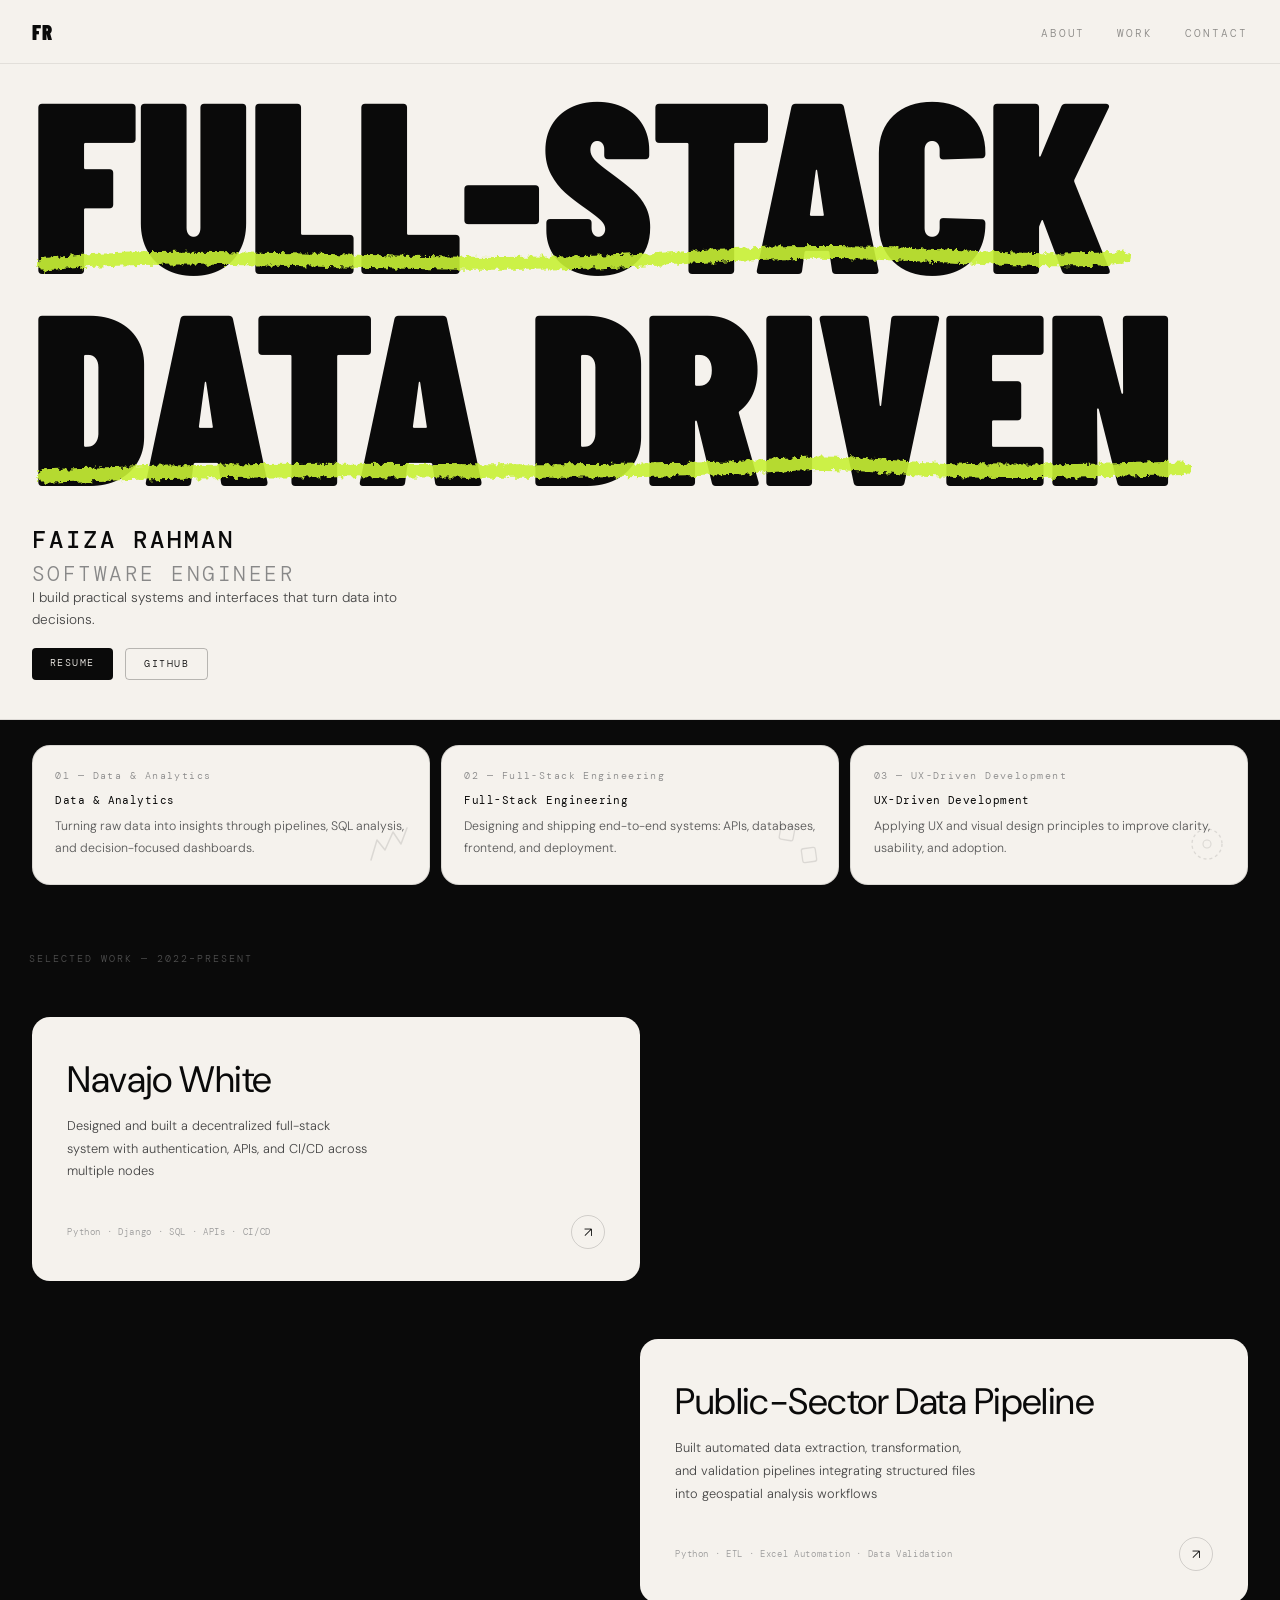
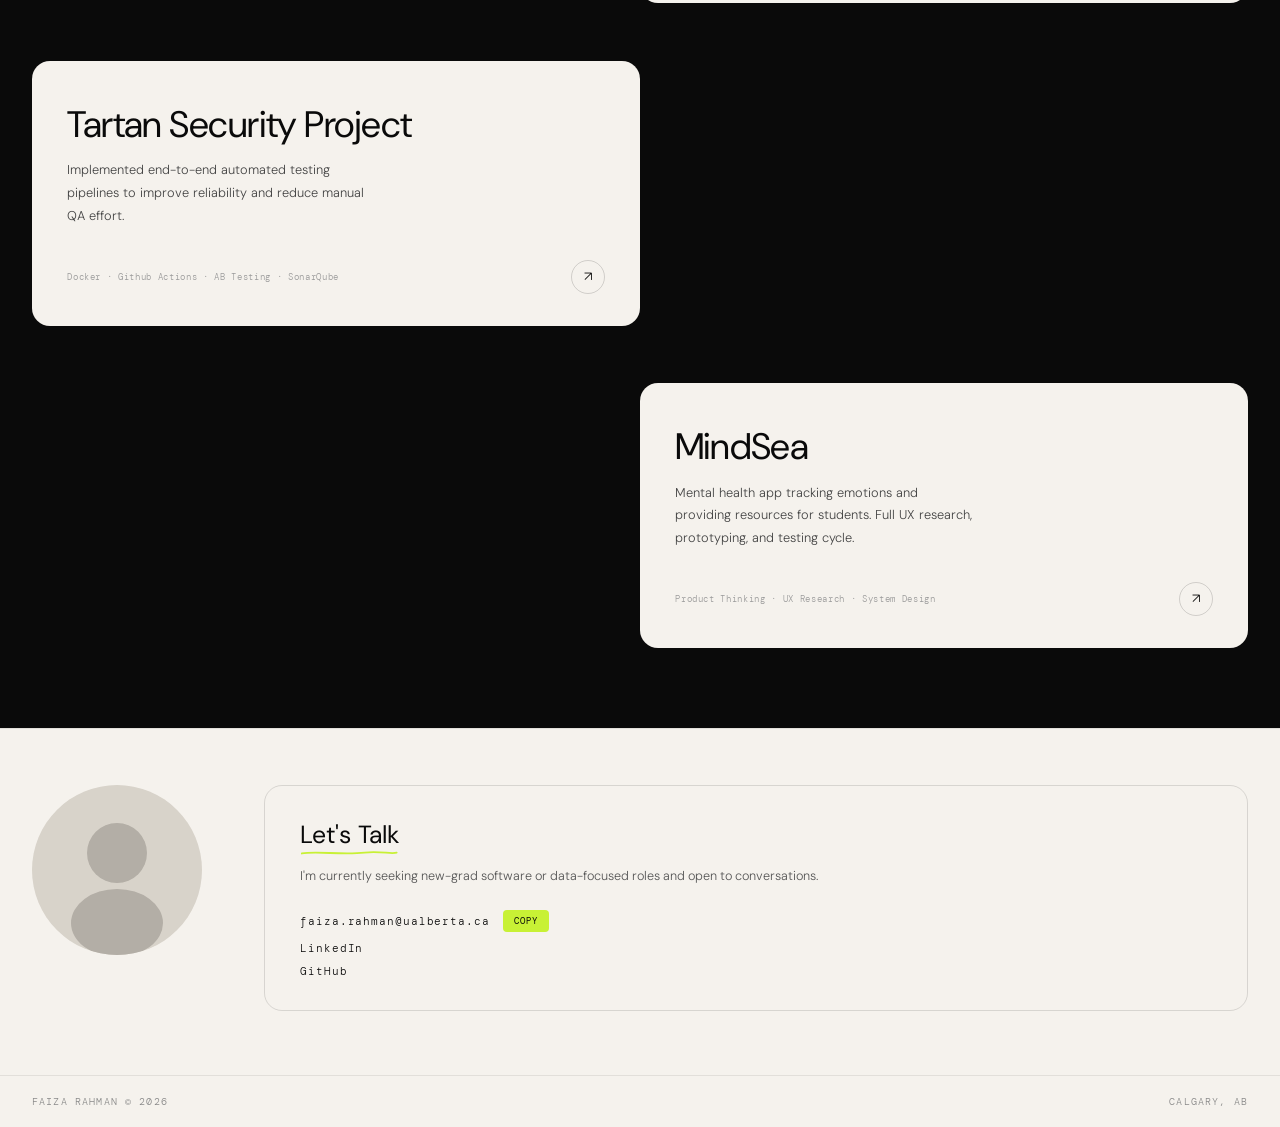
==== commit 1e8ed81f: "fixed home page css" ====
--- a/home.html
+++ b/home.html
@@ -84,7 +84,7 @@
         <div class="hero-meta">
             <div>
                 <div class="hero-meta-name hero-meta-text">Faiza Rahman</div>
-                <div class="hero-meta-title .hero-meta-text">Software Engineer</div>
+                <div class="hero-meta-title hero-meta-text">Software Engineer</div>
                 <p class="hero-meta-desc">I build practical systems and interfaces that turn data into decisions.</p>
 
                 <div class="hero-cta">
@@ -219,7 +219,6 @@
                     <a class="contact-link" href="mailto:faiza.rahman@ualberta.ca">faiza.rahman@ualberta.ca</a>
                     <button class="copy-btn" id="copy-btn" onclick="copyEmail()">Copy</button>
                 </div>
-                <div class="copy-feedback" id="copyFeedback">Copied ✓</div>
 
                 <a class="contact-link" href="https://www.linkedin.com/in/faiza-rahman/" target="_blank">LinkedIn</a>
                 <a class="contact-link" href="https://github.com/frahma1" target="_blank">GitHub</a>
--- a/style.css
+++ b/style.css
@@ -83,6 +83,7 @@
   text-transform: uppercase;
   color: var(--black);
   overflow: hidden;
+  padding: 0rem 2rem 0rem;
 }
 
 
@@ -223,10 +224,7 @@
   overflow: hidden;
   background: var(--white);
 }
-.disc-card:hover {
-  border-color: rgba(0, 0, 0, 0.3);
-  background: #ede9e1;
-}
+
 .disc-num {
   font-family: "DM Mono", monospace;
   font-size: 0.6rem;
@@ -271,9 +269,7 @@
   display: grid;
   grid-template-columns: 1fr 1fr;
   min-height: 320px;
-  margin-bottom: 0.7rem;
-  gap: 0.7rem;
-  padding: 0 0.7rem;
+  padding: 1.6rem 2rem 2rem ;
 }
 
 .project-card {
@@ -371,7 +367,6 @@
   border: 1px solid rgba(0, 0, 0, 0.12);
   border-radius: var(--card-radius);
   padding: 2rem 2.2rem;
-  max-width: 500px;
 }
 .contact-card h3 {
   font-family: "DM Sans", sans-serif;
@@ -526,4 +521,10 @@
   .nav-links {
     gap: 1.2rem;
   }
-}
+  .project-row {
+
+  margin-bottom: 0.7rem;
+  gap: 0.7rem;
+  padding: 0 0.7rem;
+}
+}
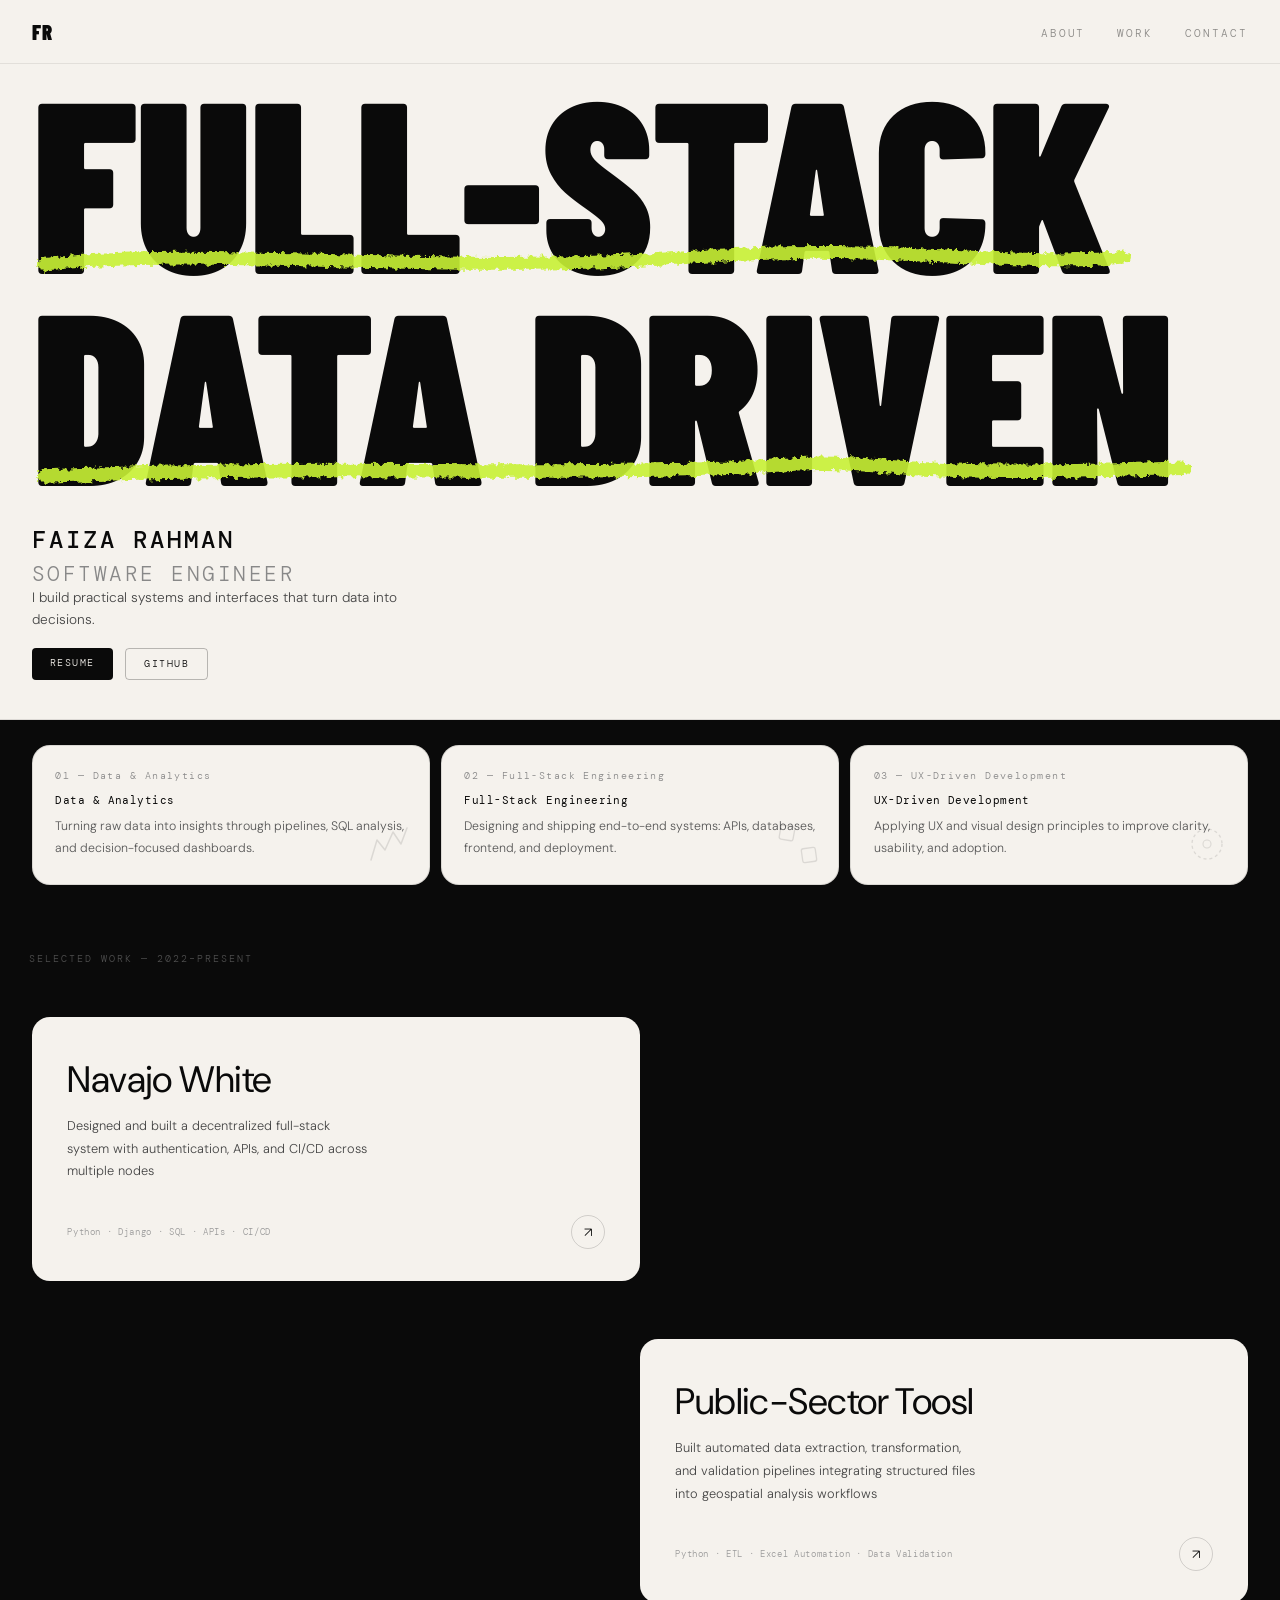
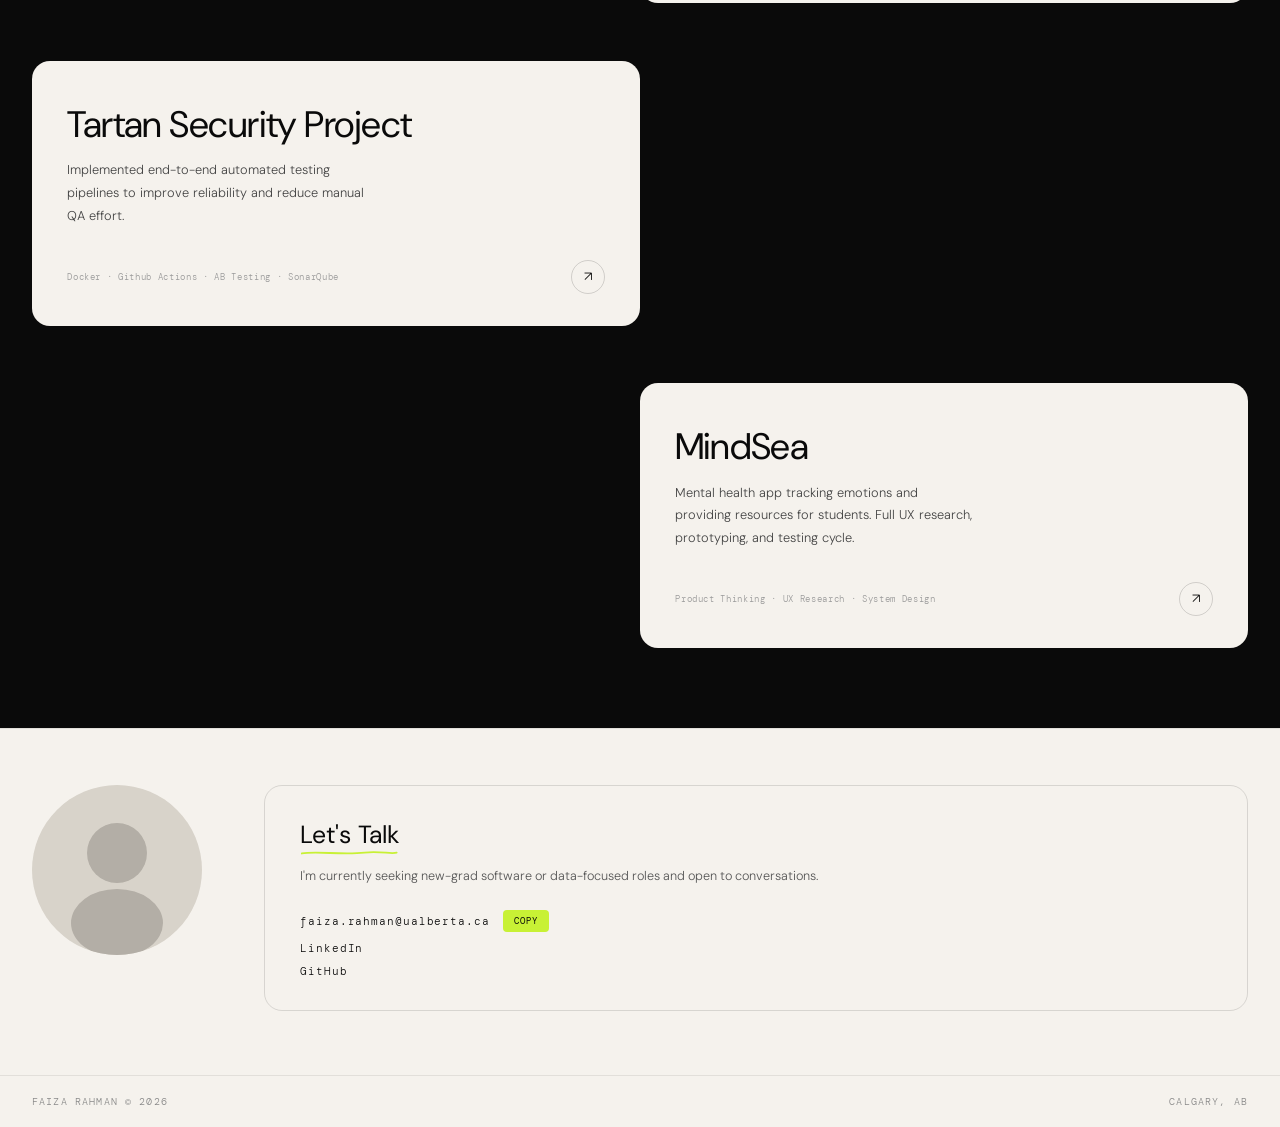
==== commit 5ad8920d: "updated css" ====
--- a/home.html
+++ b/home.html
@@ -133,7 +133,7 @@
         <div class="projects-label">Selected Work — 2022–Present</div>
 
         <div class="project-row">
-            <a class="project-card reveal" href="#" target="_blank">
+            <a class="project-card reveal" href="/pages/navajo_white.html" target="_blank">
                 <div>
                     <h2>Navajo White</h2>
                     <p>Designed and built a decentralized full-stack system with authentication, APIs, and CI/CD across
@@ -149,9 +149,9 @@
 
         <div class="project-row">
             <div class="project-spacer"></div>
-            <a class="project-card right reveal" href="#" target="_blank">
-                <div>
-                    <h2>Public-Sector Data Pipeline</h2>
+            <a class="project-card right reveal" href="/pages/public_sector.html" target="_blank">
+                <div>
+                    <h2>Public-Sector Toosl</h2>
                     <p>Built automated data extraction, transformation, and validation pipelines integrating structured
                         files into geospatial analysis workflows</p>
                 </div>
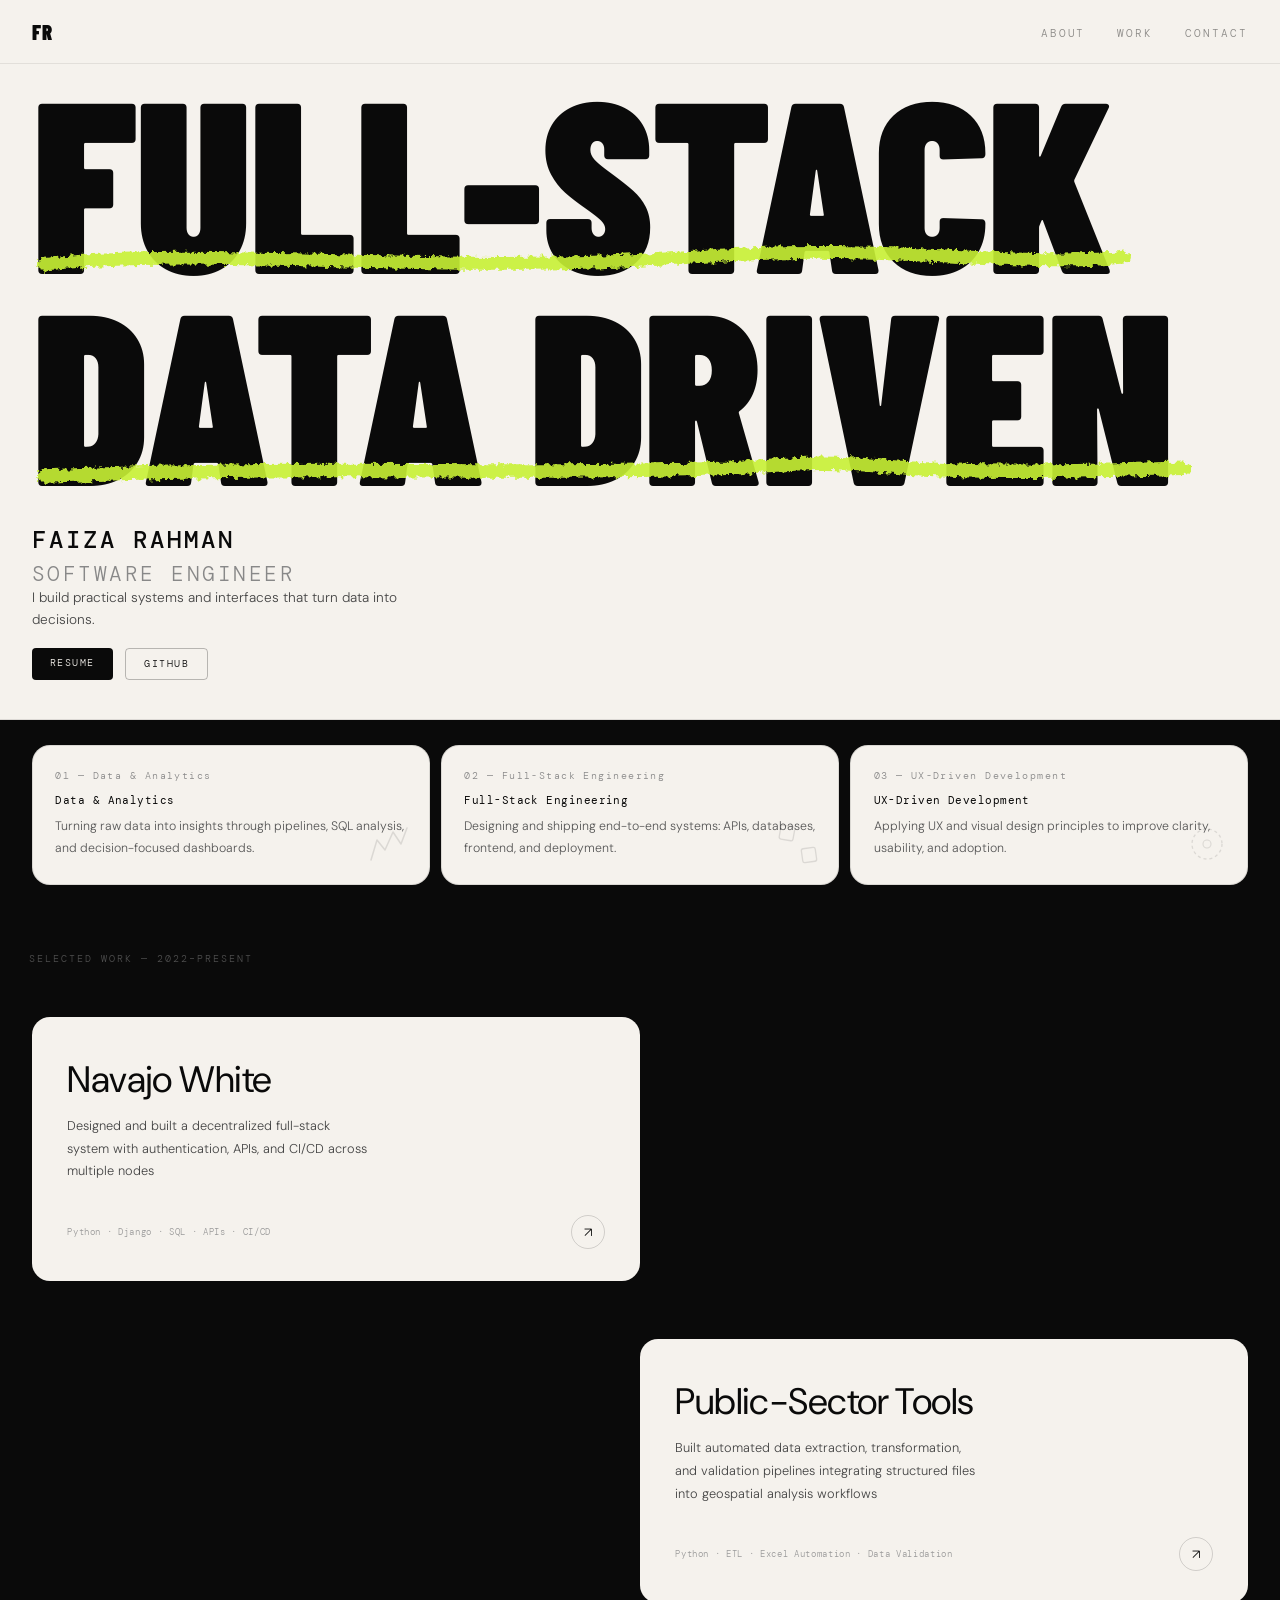
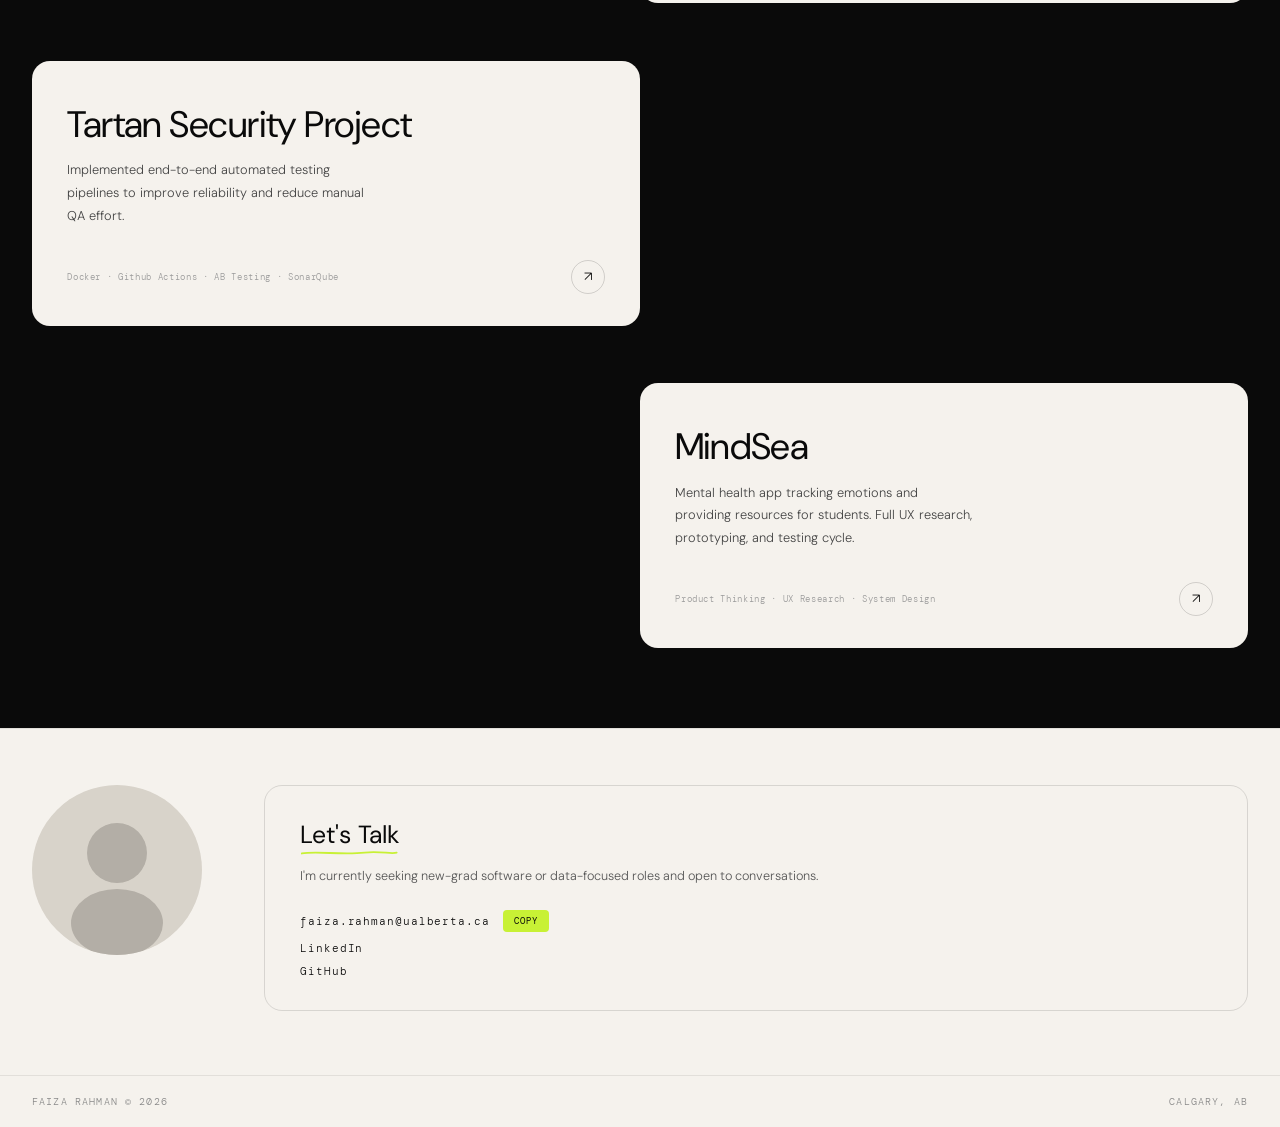
==== commit 1e243a4c: "added github button" ====
--- a/home.html
+++ b/home.html
@@ -151,7 +151,7 @@
             <div class="project-spacer"></div>
             <a class="project-card right reveal" href="/pages/public_sector.html" target="_blank">
                 <div>
-                    <h2>Public-Sector Toosl</h2>
+                    <h2>Public-Sector Tools</h2>
                     <p>Built automated data extraction, transformation, and validation pipelines integrating structured
                         files into geospatial analysis workflows</p>
                 </div>
@@ -163,7 +163,7 @@
         </div>
 
         <div class="project-row">
-            <a class="project-card reveal" href="#" target="_blank">
+            <a class="project-card reveal" href="pages/tartan_security.html" target="_blank">
                 <div>
                     <h2>Tartan Security Project</h2>
                     <p>Implemented end-to-end automated testing pipelines to improve reliability and reduce manual QA
@@ -179,7 +179,7 @@
 
         <div class="project-row">
             <div class="project-spacer"></div>
-            <a class="project-card right reveal" href="https://www.faiza-rahman.com/projects/mindsea" target="_blank">
+            <a class="project-card right reveal" href="pages/mindsea.html" target="_blank">
                 <div>
                     <h2>MindSea</h2>
                     <p>Mental health app tracking emotions and providing resources for students. Full UX research,
